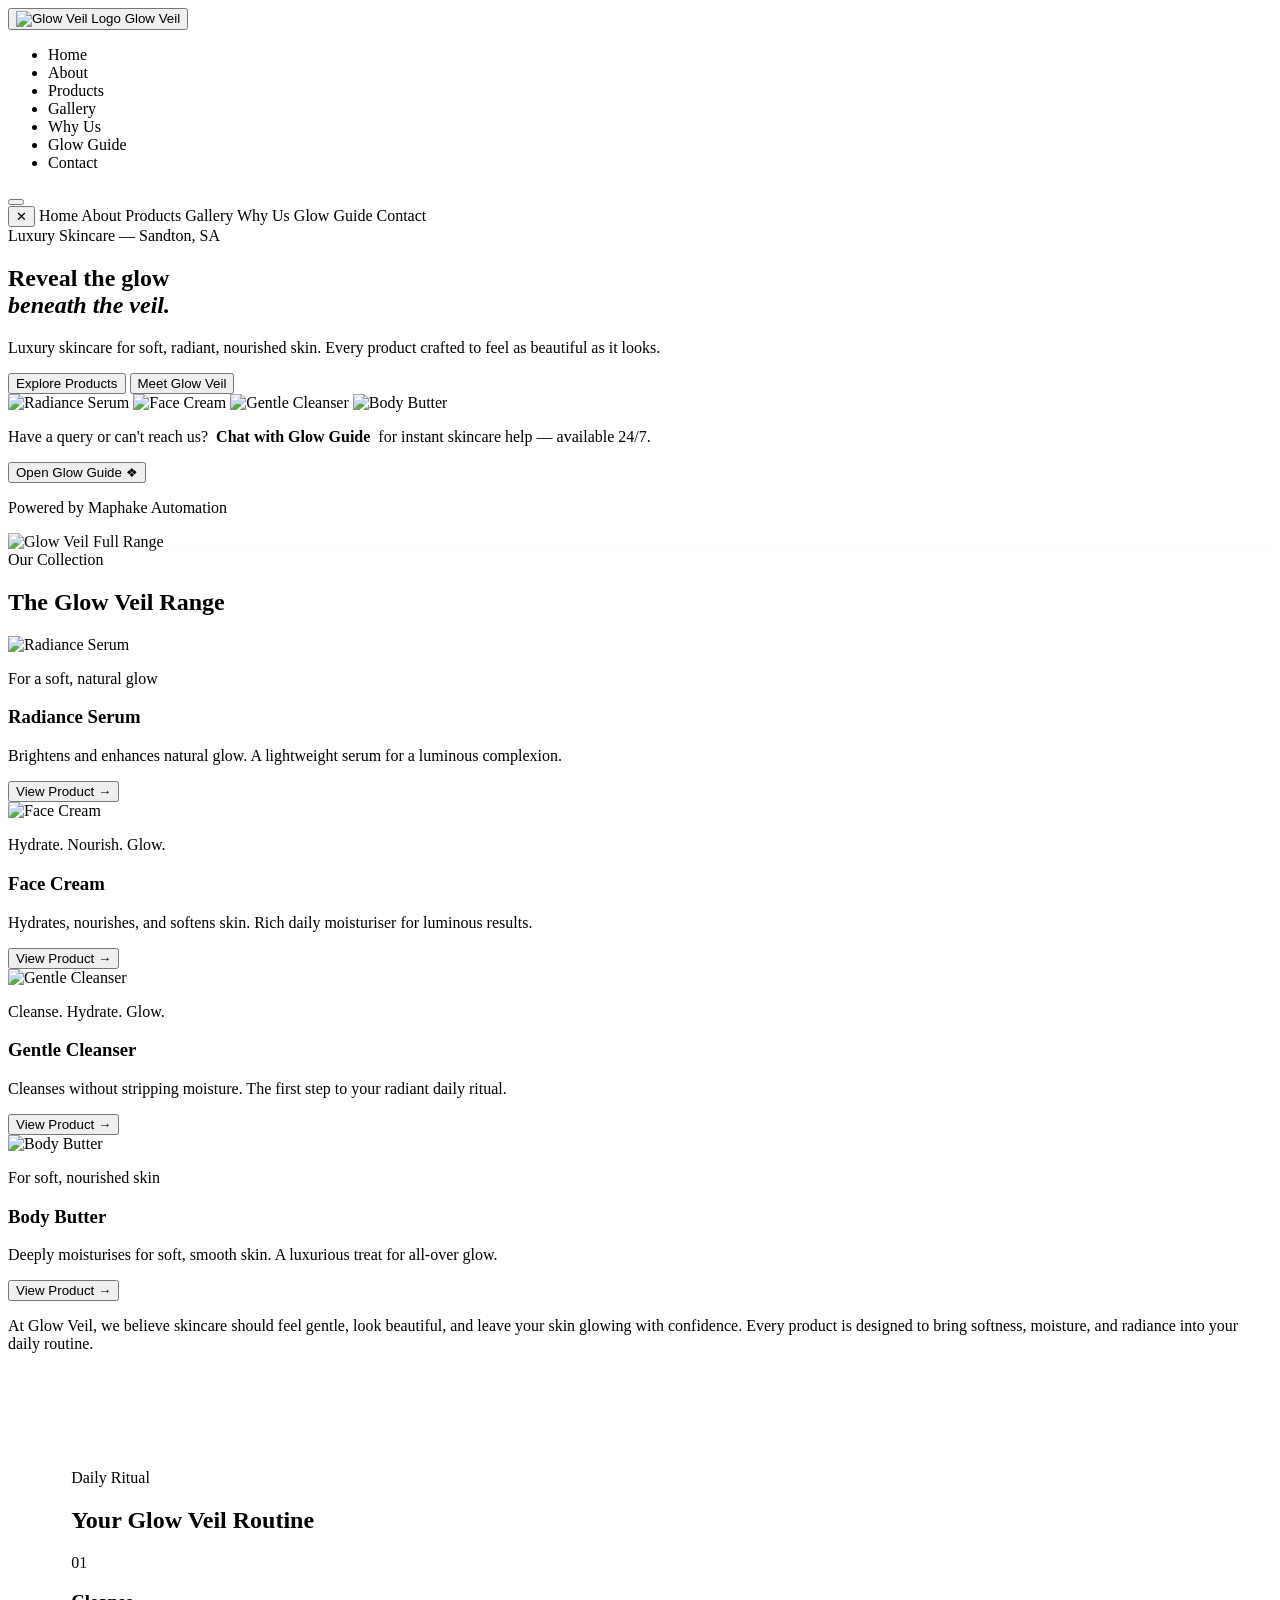
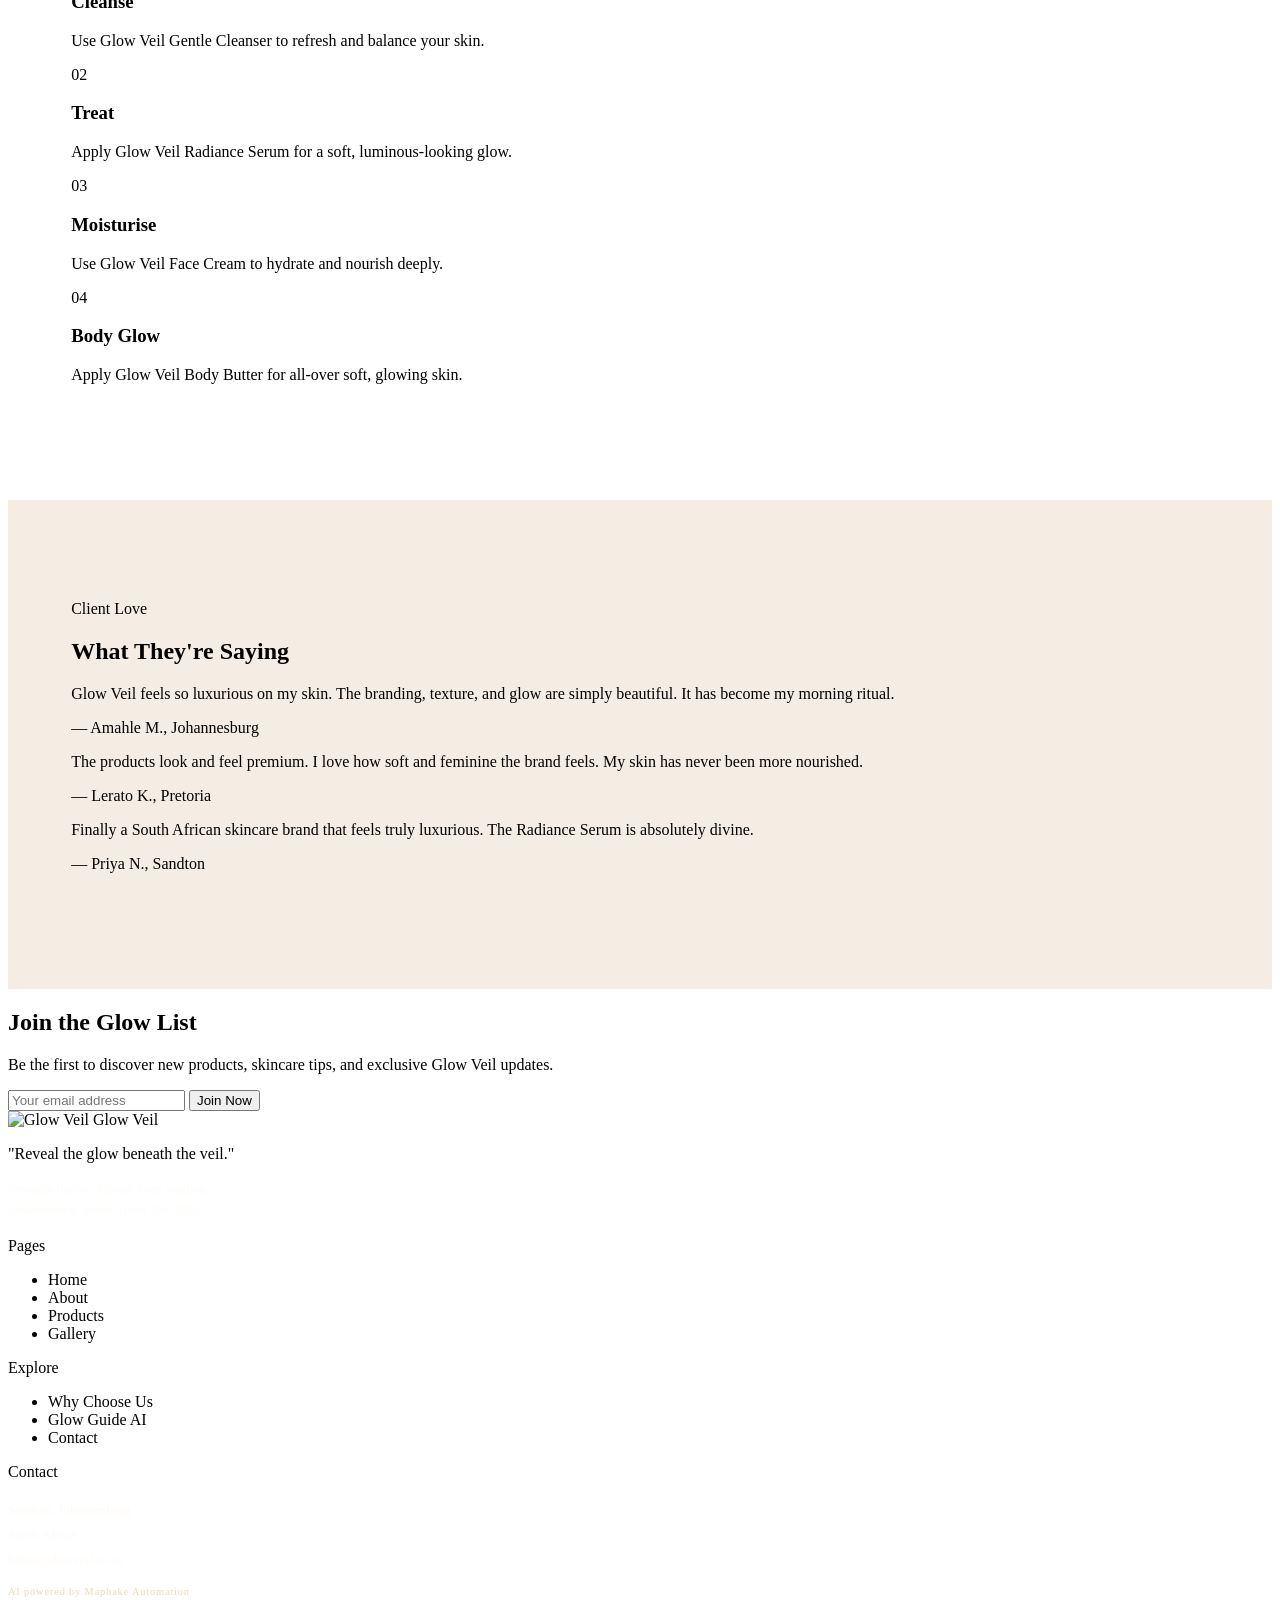
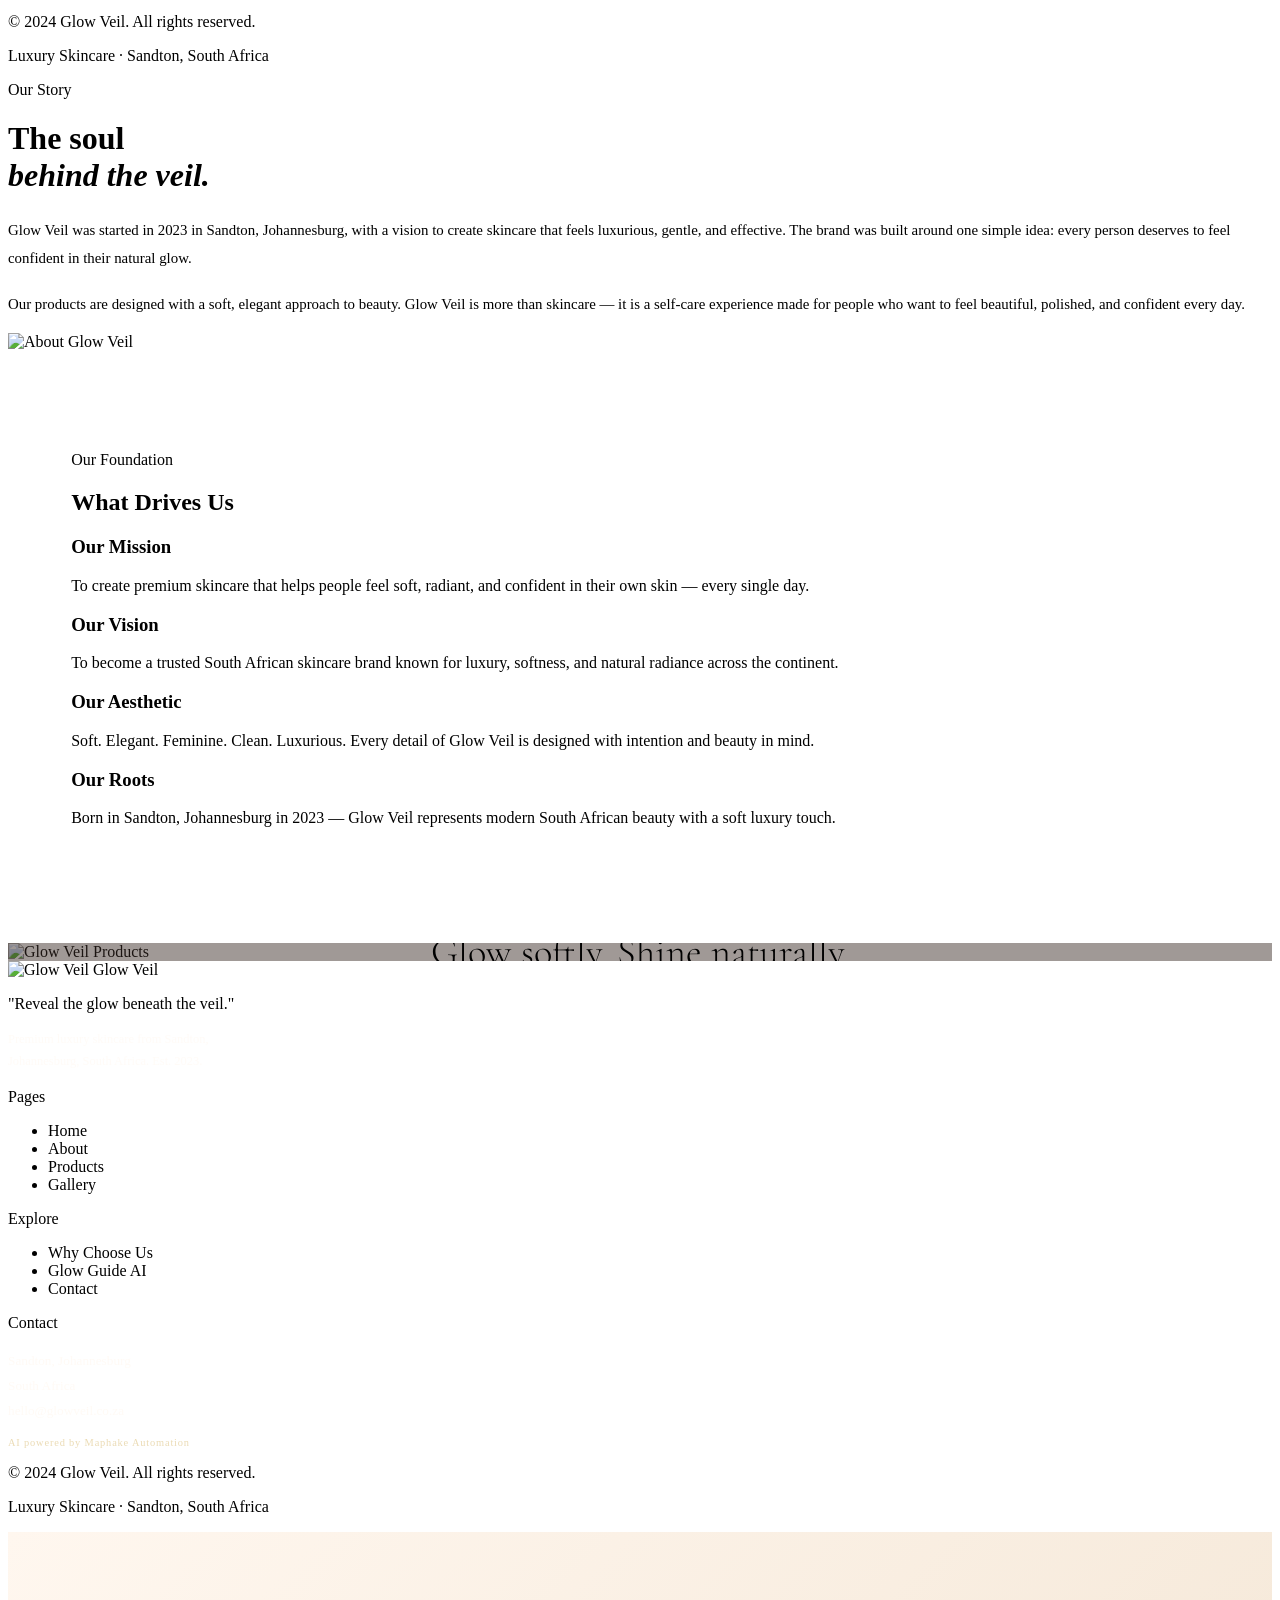
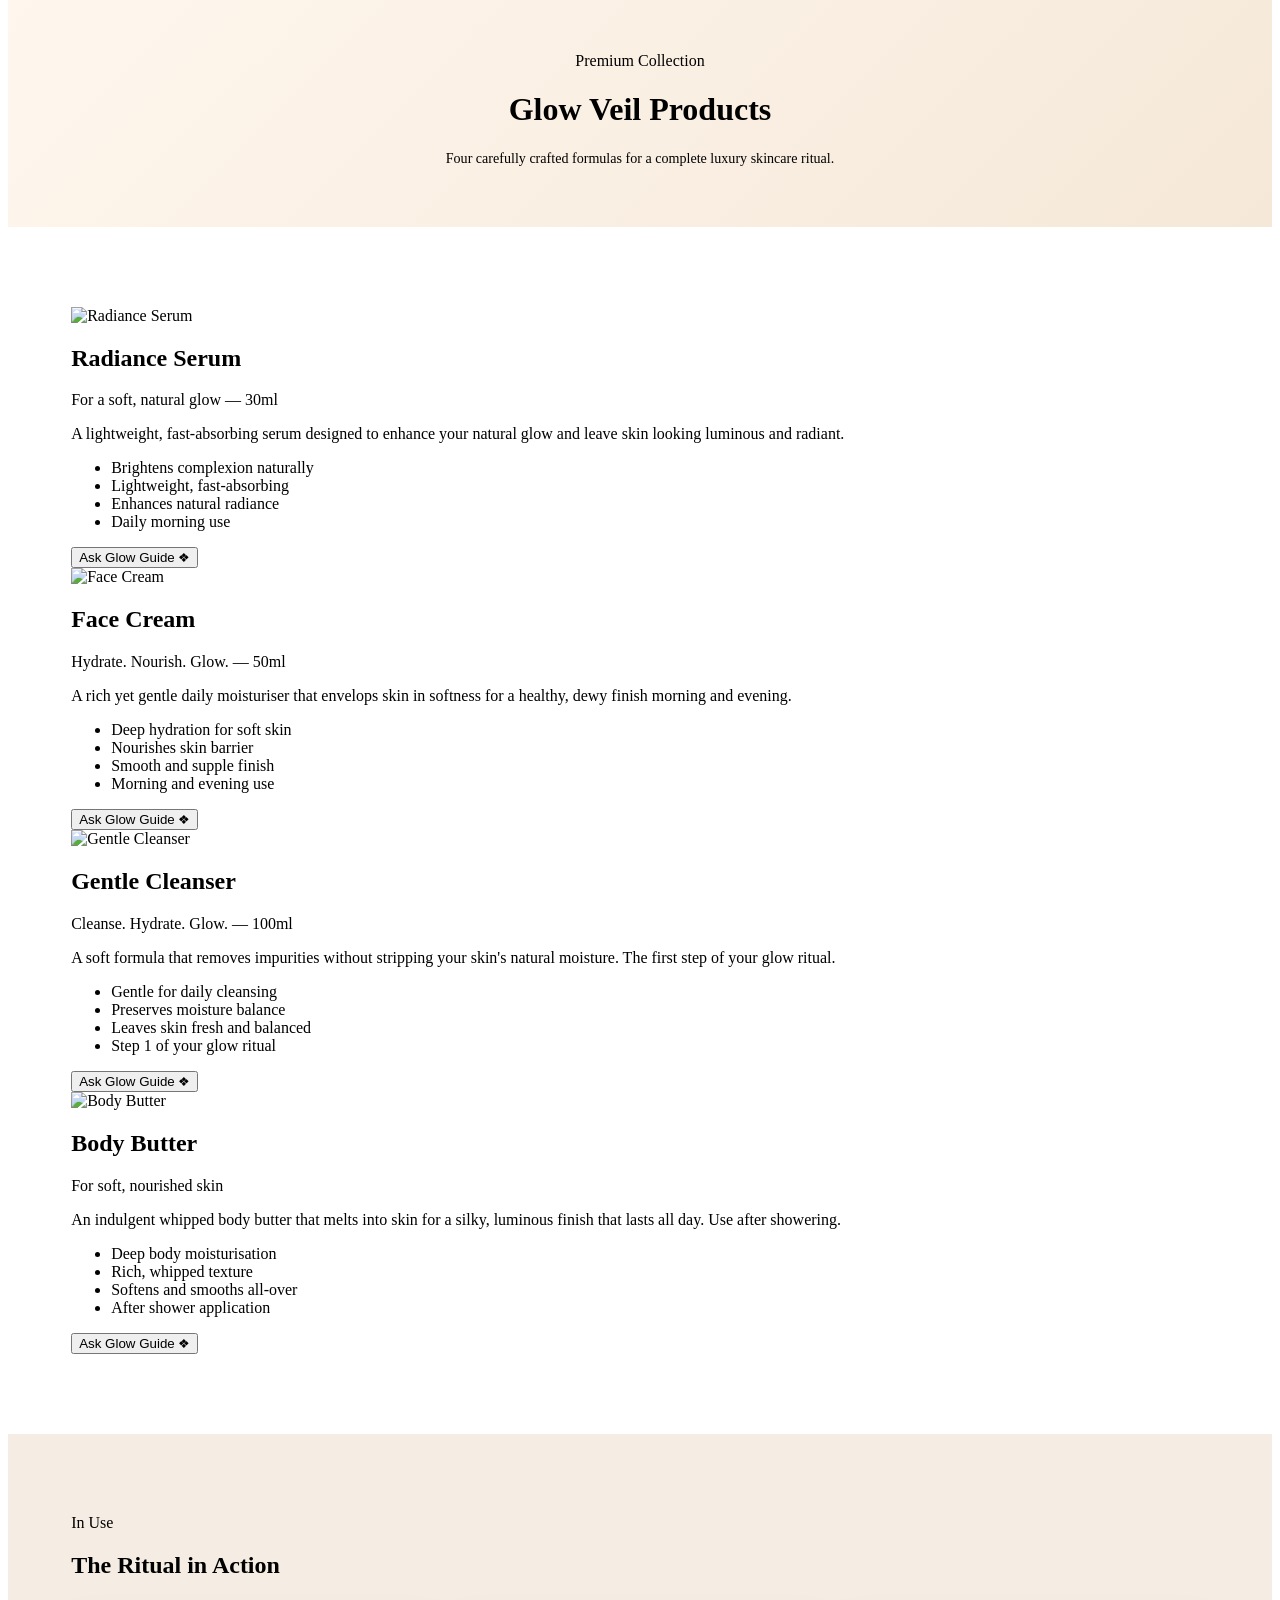
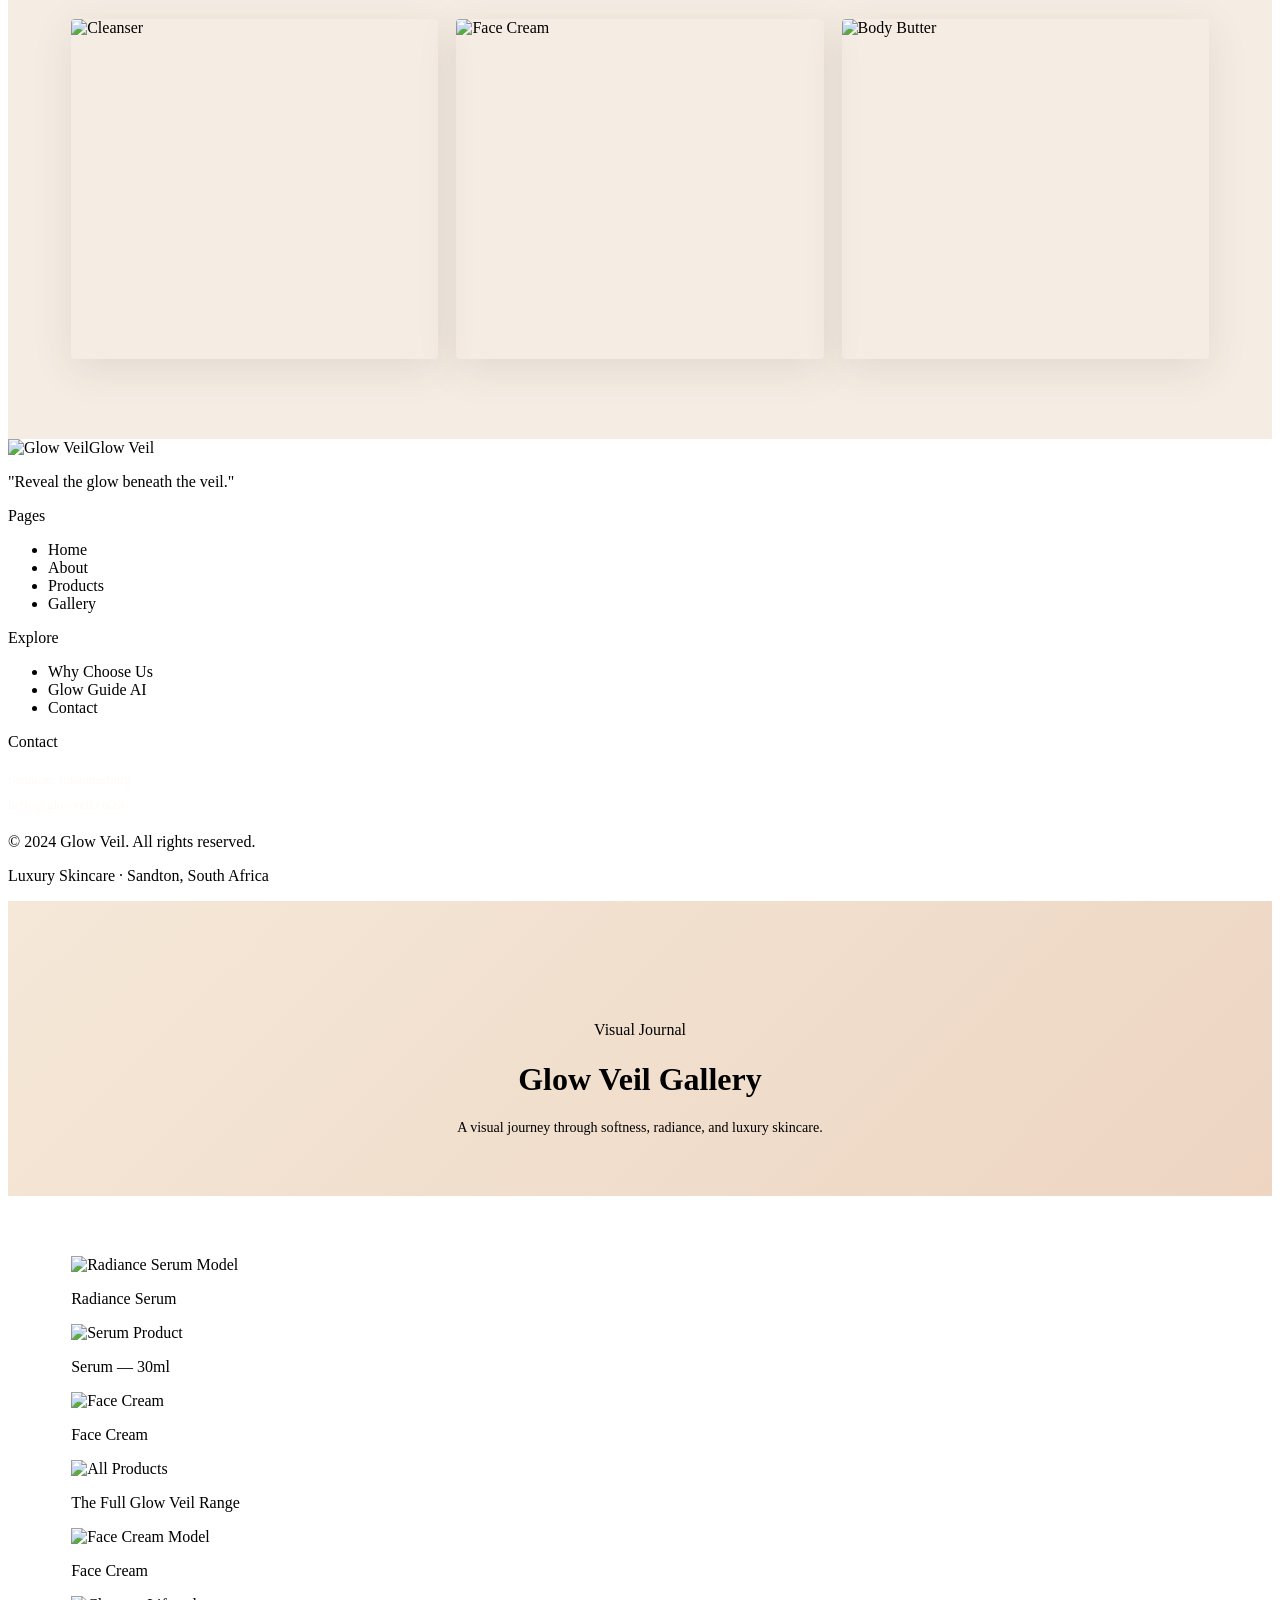
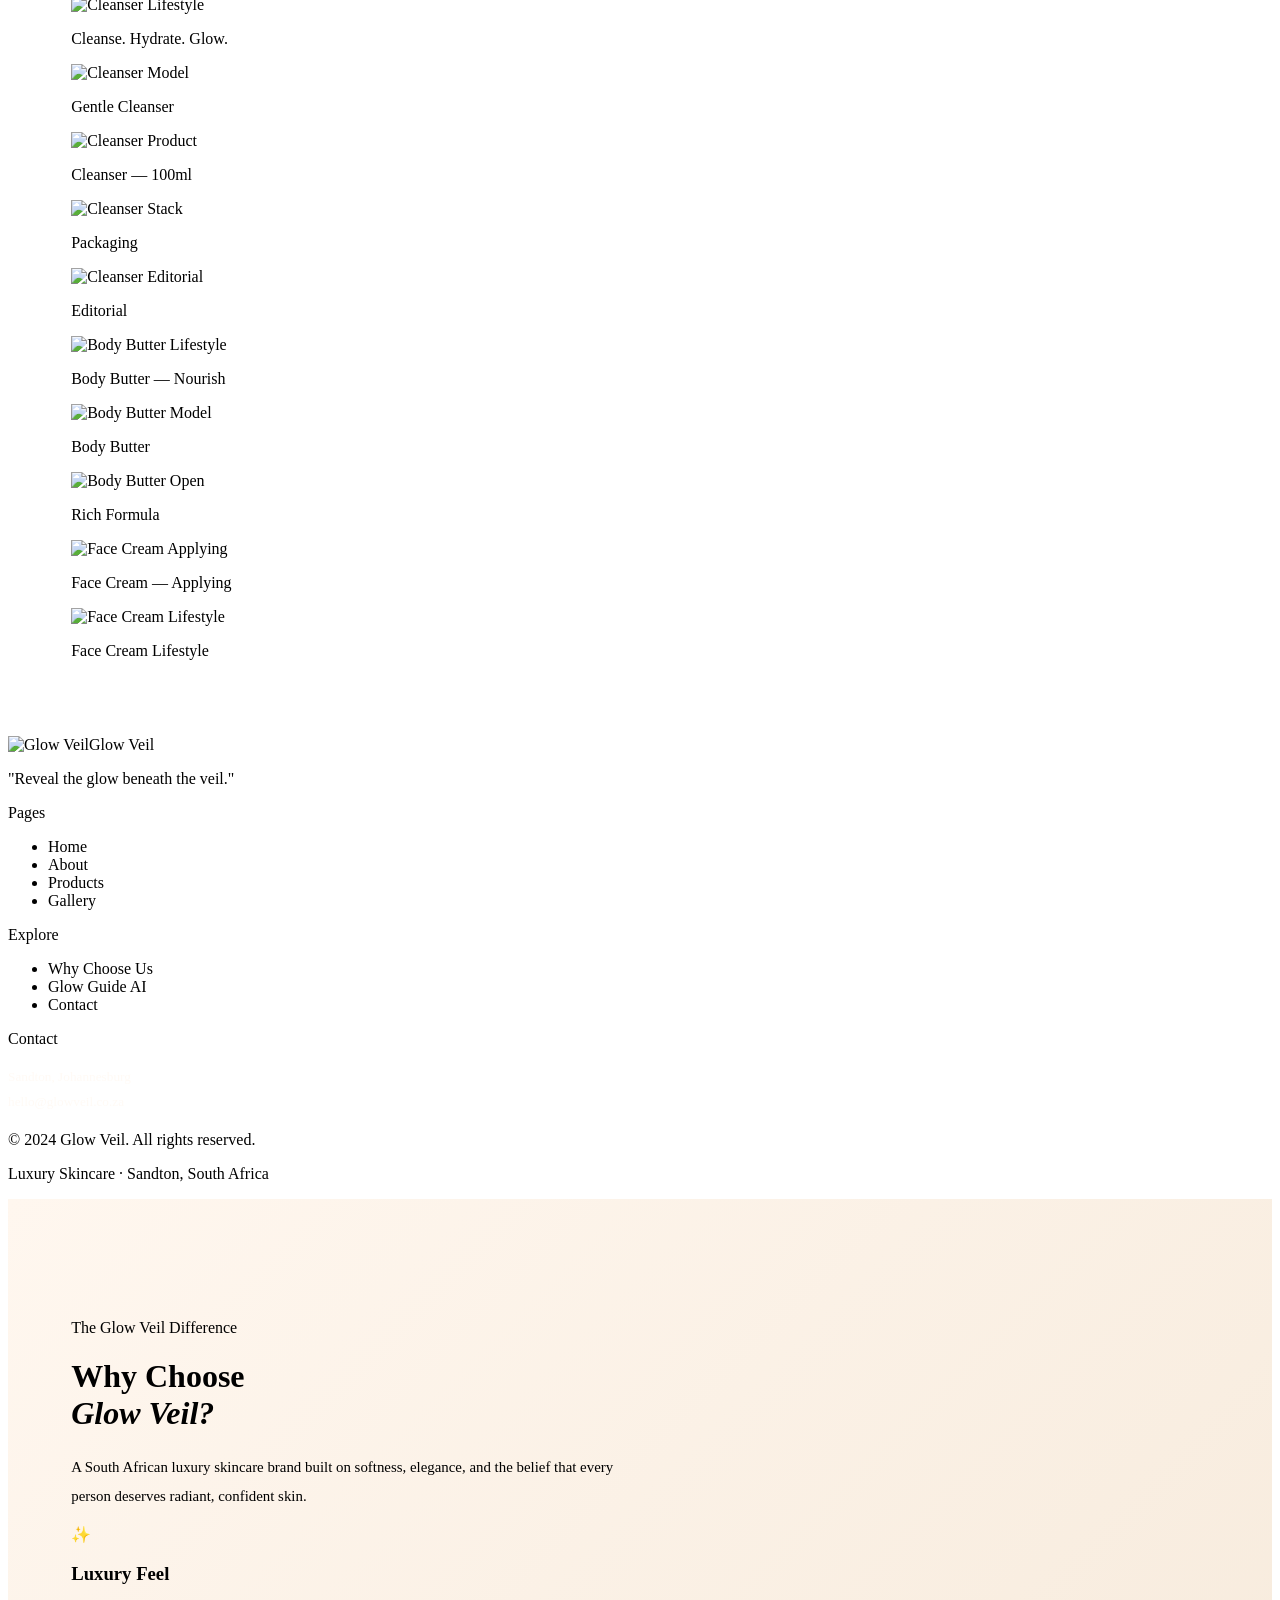
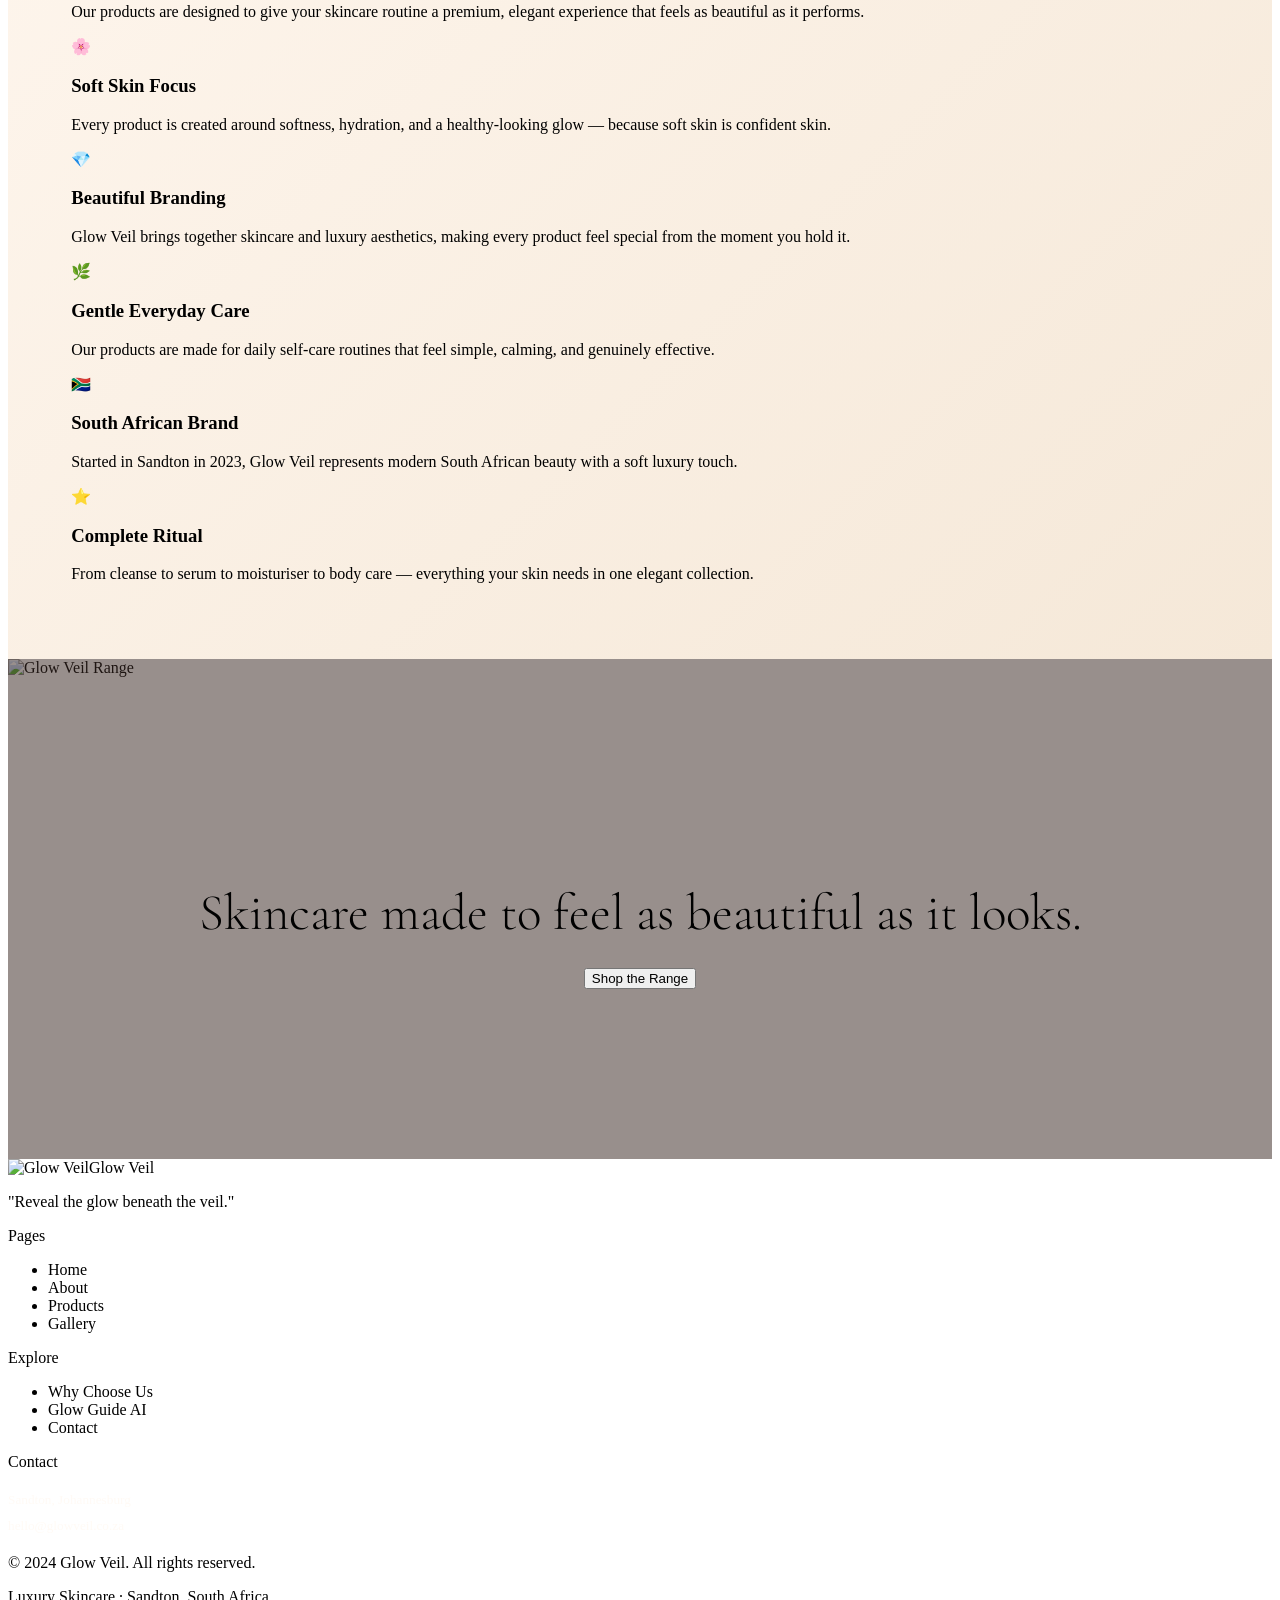
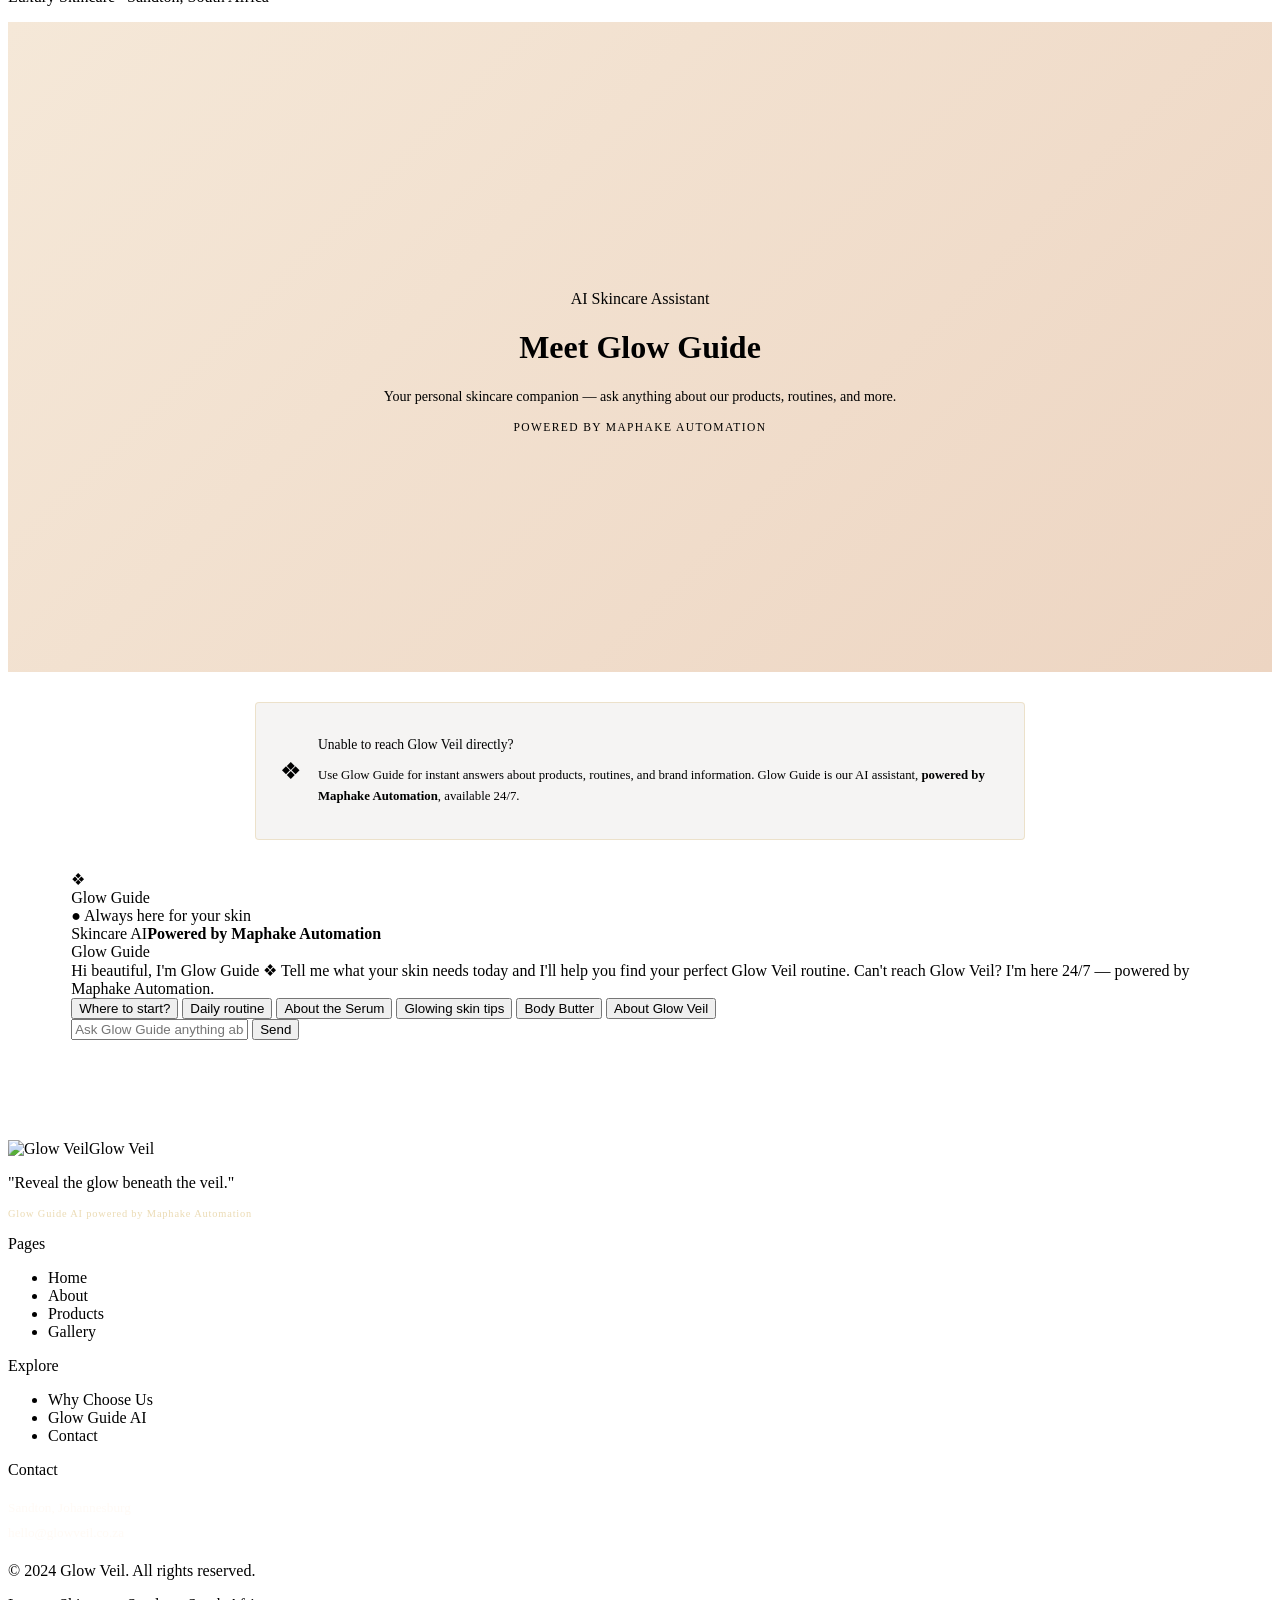
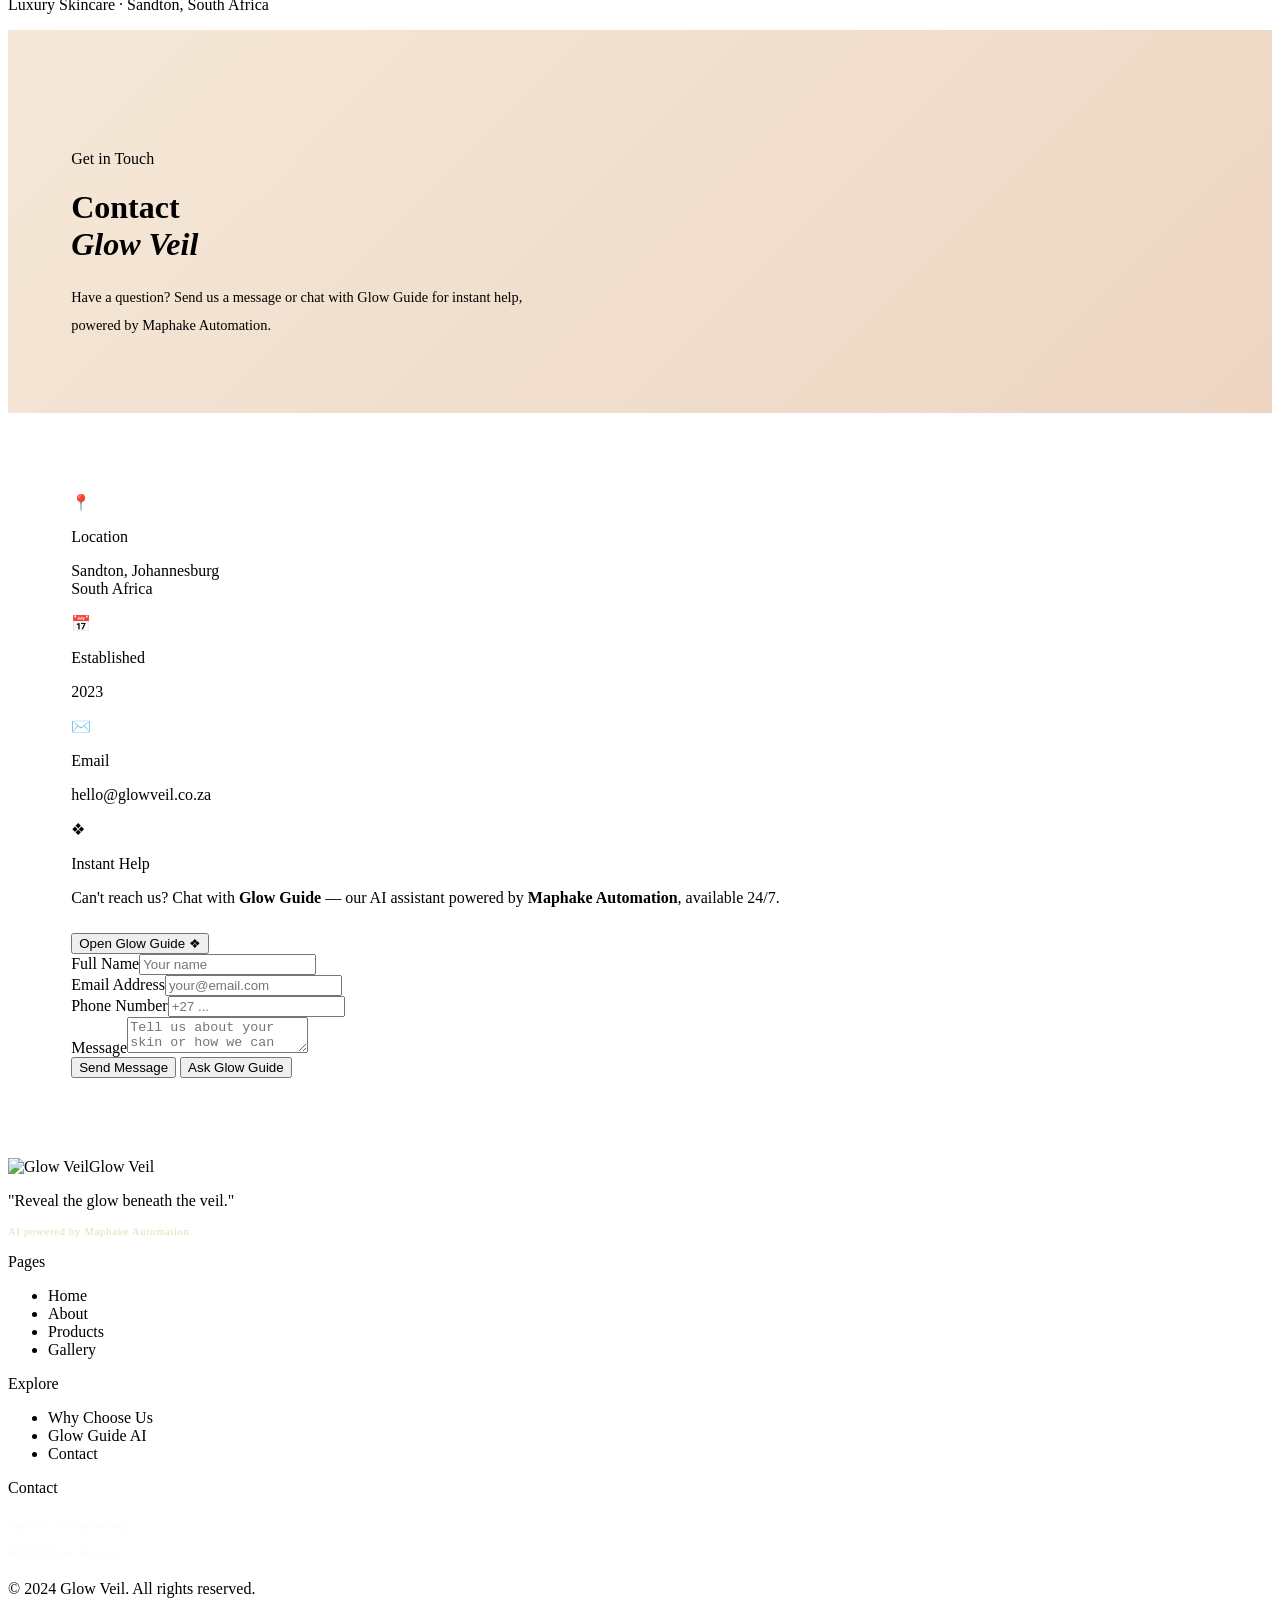
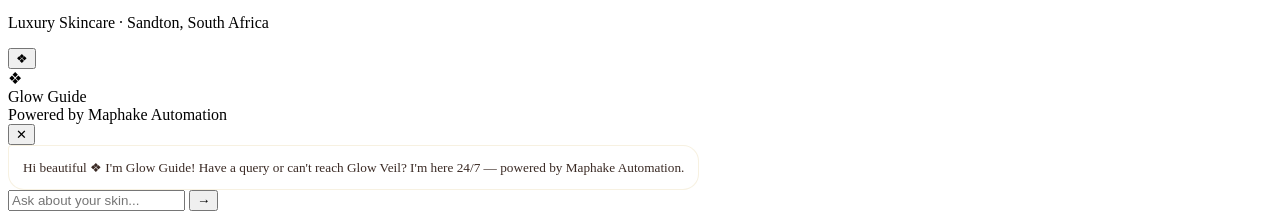
==== index.html @ 0fc69c44 "Add files via upload" ====
<!DOCTYPE html>
<html lang="en">
<head>
  <meta charset="UTF-8">
  <meta name="viewport" content="width=device-width, initial-scale=1.0">
  <meta name="description" content="Glow Veil — Luxury skincare from Sandton, Johannesburg. Reveal the glow beneath the veil.">
  <meta name="theme-color" content="#3A2A24">
  <title>Glow Veil — Luxury Skincare</title>

  <!-- Favicon -->
  <link rel="icon" type="image/png" href="images/logo.png">
  <link rel="apple-touch-icon" href="images/logo.png">

  <!-- Google Fonts -->
  <link rel="preconnect" href="https://fonts.googleapis.com">
  <link rel="preconnect" href="https://fonts.gstatic.com" crossorigin>
  <link href="https://fonts.googleapis.com/css2?family=Cormorant+Garamond:ital,wght@0,300;0,400;0,500;0,600;1,300;1,400&family=Jost:wght@300;400;500&display=swap" rel="stylesheet">

  <!-- Stylesheet -->
  <link rel="stylesheet" href="css/style.css">
</head>
<body>

<!-- =============================================
     PAGE TRANSITION OVERLAY
     ============================================= -->
<div id="page-transition">
  <div class="pt-panel"></div>
  <div class="pt-panel"></div>
  <div class="pt-panel"></div>
  <div class="pt-panel"></div>
  <div class="pt-panel"></div>
</div>

<!-- =============================================
     NAVIGATION
     ============================================= -->
<nav id="navbar">
  <button class="nav-logo" onclick="showPage('home')">
    <img src="images/logo.png" alt="Glow Veil Logo">
    <span class="nav-logo-text">Glow Veil</span>
  </button>

  <ul class="nav-links" id="navLinks">
    <li><a onclick="showPage('home')" id="nav-home">Home</a></li>
    <li><a onclick="showPage('about')" id="nav-about">About</a></li>
    <li><a onclick="showPage('products')" id="nav-products">Products</a></li>
    <li><a onclick="showPage('gallery')" id="nav-gallery">Gallery</a></li>
    <li><a onclick="showPage('why')" id="nav-why">Why Us</a></li>
    <li><a onclick="showPage('ai')" id="nav-ai">Glow Guide</a></li>
    <li><a onclick="showPage('contact')" id="nav-contact">Contact</a></li>
  </ul>

  <button class="hamburger" onclick="toggleMenu()" aria-label="Menu">
    <span></span><span></span><span></span>
  </button>
</nav>

<!-- Mobile Menu -->
<div class="mobile-menu" id="mobileMenu">
  <button class="mobile-close" onclick="toggleMenu()">&#x2715;</button>
  <a onclick="showPage('home'); toggleMenu()">Home</a>
  <a onclick="showPage('about'); toggleMenu()">About</a>
  <a onclick="showPage('products'); toggleMenu()">Products</a>
  <a onclick="showPage('gallery'); toggleMenu()">Gallery</a>
  <a onclick="showPage('why'); toggleMenu()">Why Us</a>
  <a onclick="showPage('ai'); toggleMenu()">Glow Guide</a>
  <a onclick="showPage('contact'); toggleMenu()">Contact</a>
</div>

<!-- =============================================
     HOME PAGE
     ============================================= -->
<div id="page-home" class="page active">

  <!-- HERO -->
  <section class="hero">
    <div class="hero-bg">
      <div class="hero-orb hero-orb-1"></div>
      <div class="hero-orb hero-orb-2"></div>
      <div class="hero-orb hero-orb-3"></div>
    </div>
    <div class="hero-content">
      <div class="hero-text">
        <div class="hero-eyebrow">Luxury Skincare &mdash; Sandton, SA</div>
        <h1 class="hero-title">Reveal the glow<br><em>beneath the veil.</em></h1>
        <p class="hero-sub">Luxury skincare for soft, radiant, nourished skin. Every product crafted to feel as beautiful as it looks.</p>
        <div class="hero-btns">
          <button class="btn-primary" onclick="showPage('products')">Explore Products</button>
          <button class="btn-outline" onclick="showPage('about')">Meet Glow Veil</button>
        </div>
      </div>
      <div class="hero-image-wrap">
        <div class="hero-product-grid">
          <img src="images/serum_product.png" alt="Radiance Serum">
          <img src="images/face_cream_product.png" alt="Face Cream">
          <img src="images/cleanser_product.png" alt="Gentle Cleanser">
          <img src="images/body_butter_product.png" alt="Body Butter">
        </div>
      </div>
    </div>
  </section>

  <!-- AI NOTIFICATION BANNER -->
  <div class="ai-banner">
    <p class="ai-banner-text">
      Have a query or can't reach us? &nbsp;<strong>Chat with Glow Guide</strong>&nbsp; for instant skincare help &mdash; available 24/7.
    </p>
    <button class="ai-banner-btn" onclick="toggleFloatChat()">Open Glow Guide &#x2756;</button>
    <p class="ai-banner-powered">Powered by Maphake Automation</p>
  </div>

  <!-- ALL PRODUCTS BANNER -->
  <div style="position:relative;overflow:hidden;">
    <img src="images/all_products.png" alt="Glow Veil Full Range" style="width:100%;display:block;max-height:580px;object-fit:cover;object-position:center;">
    <div style="position:absolute;inset:0;background:linear-gradient(to bottom,rgba(255,247,239,0.15),transparent,rgba(255,247,239,0.15));"></div>
  </div>

  <!-- FEATURED PRODUCTS -->
  <section class="featured">
    <div class="section-eyebrow center">Our Collection</div>
    <h2 class="section-title center">The Glow Veil Range</h2>
    <div class="gold-line"></div>
    <div class="products-grid">

      <div class="product-card reveal reveal-delay-1" onclick="showPage('products')">
        <div class="product-img-wrap">
          <img src="images/serum_model.png" alt="Radiance Serum" class="product-img">
        </div>
        <div class="product-card-body">
          <p class="product-card-tag">For a soft, natural glow</p>
          <h3 class="product-card-name">Radiance Serum</h3>
          <p class="product-card-desc">Brightens and enhances natural glow. A lightweight serum for a luminous complexion.</p>
          <button class="btn-card">View Product &#x2192;</button>
        </div>
      </div>

      <div class="product-card reveal reveal-delay-2" onclick="showPage('products')">
        <div class="product-img-wrap">
          <img src="images/face_cream_model.png" alt="Face Cream" class="product-img">
        </div>
        <div class="product-card-body">
          <p class="product-card-tag">Hydrate. Nourish. Glow.</p>
          <h3 class="product-card-name">Face Cream</h3>
          <p class="product-card-desc">Hydrates, nourishes, and softens skin. Rich daily moisturiser for luminous results.</p>
          <button class="btn-card">View Product &#x2192;</button>
        </div>
      </div>

      <div class="product-card reveal reveal-delay-3" onclick="showPage('products')">
        <div class="product-img-wrap">
          <img src="images/cleanser_model.png" alt="Gentle Cleanser" class="product-img">
        </div>
        <div class="product-card-body">
          <p class="product-card-tag">Cleanse. Hydrate. Glow.</p>
          <h3 class="product-card-name">Gentle Cleanser</h3>
          <p class="product-card-desc">Cleanses without stripping moisture. The first step to your radiant daily ritual.</p>
          <button class="btn-card">View Product &#x2192;</button>
        </div>
      </div>

      <div class="product-card reveal reveal-delay-4" onclick="showPage('products')">
        <div class="product-img-wrap">
          <img src="images/body_butter_model.png" alt="Body Butter" class="product-img">
        </div>
        <div class="product-card-body">
          <p class="product-card-tag">For soft, nourished skin</p>
          <h3 class="product-card-name">Body Butter</h3>
          <p class="product-card-desc">Deeply moisturises for soft, smooth skin. A luxurious treat for all-over glow.</p>
          <button class="btn-card">View Product &#x2192;</button>
        </div>
      </div>

    </div>
  </section>

  <!-- BRAND PROMISE -->
  <div class="promise">
    <p class="promise-quote reveal">At Glow Veil, we believe skincare should feel gentle, look beautiful, and leave your skin glowing with confidence. Every product is designed to bring softness, moisture, and radiance into your daily routine.</p>
  </div>

  <!-- ROUTINE -->
  <section style="background:var(--cream);padding:100px 5%;">
    <div class="section-eyebrow center">Daily Ritual</div>
    <h2 class="section-title center">Your Glow Veil Routine</h2>
    <div class="gold-line"></div>
    <div class="routine-steps">
      <div class="routine-step reveal reveal-delay-1">
        <div class="step-num">01</div>
        <h3 class="step-title">Cleanse</h3>
        <p class="step-desc">Use Glow Veil Gentle Cleanser to refresh and balance your skin.</p>
      </div>
      <div class="routine-step reveal reveal-delay-2">
        <div class="step-num">02</div>
        <h3 class="step-title">Treat</h3>
        <p class="step-desc">Apply Glow Veil Radiance Serum for a soft, luminous-looking glow.</p>
      </div>
      <div class="routine-step reveal reveal-delay-3">
        <div class="step-num">03</div>
        <h3 class="step-title">Moisturise</h3>
        <p class="step-desc">Use Glow Veil Face Cream to hydrate and nourish deeply.</p>
      </div>
      <div class="routine-step reveal reveal-delay-4">
        <div class="step-num">04</div>
        <h3 class="step-title">Body Glow</h3>
        <p class="step-desc">Apply Glow Veil Body Butter for all-over soft, glowing skin.</p>
      </div>
    </div>
  </section>

  <!-- TESTIMONIALS -->
  <section style="background:#F5EDE3;padding:100px 5%;">
    <div class="section-eyebrow center">Client Love</div>
    <h2 class="section-title center">What They're Saying</h2>
    <div class="gold-line"></div>
    <div class="testi-grid">
      <div class="testi-card reveal reveal-delay-1">
        <p class="testi-text">Glow Veil feels so luxurious on my skin. The branding, texture, and glow are simply beautiful. It has become my morning ritual.</p>
        <p class="testi-author">&mdash; Amahle M., Johannesburg</p>
      </div>
      <div class="testi-card reveal reveal-delay-2">
        <p class="testi-text">The products look and feel premium. I love how soft and feminine the brand feels. My skin has never been more nourished.</p>
        <p class="testi-author">&mdash; Lerato K., Pretoria</p>
      </div>
      <div class="testi-card reveal reveal-delay-3">
        <p class="testi-text">Finally a South African skincare brand that feels truly luxurious. The Radiance Serum is absolutely divine.</p>
        <p class="testi-author">&mdash; Priya N., Sandton</p>
      </div>
    </div>
  </section>

  <!-- NEWSLETTER -->
  <div class="newsletter">
    <h2 class="newsletter-title">Join the Glow List</h2>
    <p class="newsletter-sub">Be the first to discover new products, skincare tips, and exclusive Glow Veil updates.</p>
    <div class="newsletter-form">
      <input class="newsletter-input" id="nlInput" type="email" placeholder="Your email address">
      <button class="newsletter-btn" onclick="subscribeNewsletter()">Join Now</button>
    </div>
  </div>

  <!-- FOOTER -->
  <footer>
    <div class="footer-grid">
      <div>
        <div class="footer-brand-logo">
          <img src="images/logo.png" alt="Glow Veil">
          <span class="footer-brand-name">Glow Veil</span>
        </div>
        <p class="footer-tagline">"Reveal the glow beneath the veil."</p>
        <p style="font-size:0.78rem;font-weight:300;color:rgba(255,247,239,0.5);line-height:1.7;">Premium luxury skincare from Sandton,<br>Johannesburg, South Africa. Est. 2023.</p>
      </div>
      <div>
        <p class="footer-h">Pages</p>
        <ul class="footer-links">
          <li><a onclick="showPage('home')">Home</a></li>
          <li><a onclick="showPage('about')">About</a></li>
          <li><a onclick="showPage('products')">Products</a></li>
          <li><a onclick="showPage('gallery')">Gallery</a></li>
        </ul>
      </div>
      <div>
        <p class="footer-h">Explore</p>
        <ul class="footer-links">
          <li><a onclick="showPage('why')">Why Choose Us</a></li>
          <li><a onclick="showPage('ai')">Glow Guide AI</a></li>
          <li><a onclick="showPage('contact')">Contact</a></li>
        </ul>
      </div>
      <div>
        <p class="footer-h">Contact</p>
        <p style="font-size:0.83rem;font-weight:300;color:rgba(255,247,239,0.6);line-height:1.9;">Sandton, Johannesburg<br>South Africa<br><span class="footer-gold">hello@glowveil.co.za</span></p>
        <p style="font-size:0.65rem;color:rgba(216,183,106,0.5);margin-top:12px;letter-spacing:0.08em;">AI powered by Maphake Automation</p>
      </div>
    </div>
    <div class="footer-bottom">
      <p class="footer-copy">&copy; 2024 Glow Veil. All rights reserved.</p>
      <p class="footer-copy">Luxury Skincare &middot; Sandton, South Africa</p>
    </div>
  </footer>

</div><!-- end page-home -->

<!-- =============================================
     ABOUT PAGE
     ============================================= -->
<div id="page-about" class="page">

  <div class="about-hero">
    <div class="about-hero-orb"></div>
    <div class="about-grid">
      <div>
        <div class="section-eyebrow">Our Story</div>
        <h1 class="section-title">The soul<br><em>behind the veil.</em></h1>
        <div class="gold-line left"></div>
        <p style="font-size:0.93rem;font-weight:300;color:var(--cocoa-light);line-height:1.9;margin-bottom:18px;">Glow Veil was started in 2023 in Sandton, Johannesburg, with a vision to create skincare that feels luxurious, gentle, and effective. The brand was built around one simple idea: every person deserves to feel confident in their natural glow.</p>
        <p style="font-size:0.93rem;font-weight:300;color:var(--cocoa-light);line-height:1.9;">Our products are designed with a soft, elegant approach to beauty. Glow Veil is more than skincare &mdash; it is a self-care experience made for people who want to feel beautiful, polished, and confident every day.</p>
      </div>
      <img src="images/face_cream_applying.png" alt="About Glow Veil" class="about-img">
    </div>
  </div>

  <section style="background:var(--cream);padding:100px 5%;">
    <div class="section-eyebrow center">Our Foundation</div>
    <h2 class="section-title center">What Drives Us</h2>
    <div class="gold-line"></div>
    <div class="about-values">
      <div class="value-card reveal reveal-delay-1">
        <h3 class="value-title">Our Mission</h3>
        <p class="value-desc">To create premium skincare that helps people feel soft, radiant, and confident in their own skin &mdash; every single day.</p>
      </div>
      <div class="value-card reveal reveal-delay-2">
        <h3 class="value-title">Our Vision</h3>
        <p class="value-desc">To become a trusted South African skincare brand known for luxury, softness, and natural radiance across the continent.</p>
      </div>
      <div class="value-card reveal reveal-delay-3">
        <h3 class="value-title">Our Aesthetic</h3>
        <p class="value-desc">Soft. Elegant. Feminine. Clean. Luxurious. Every detail of Glow Veil is designed with intention and beauty in mind.</p>
      </div>
      <div class="value-card reveal reveal-delay-4">
        <h3 class="value-title">Our Roots</h3>
        <p class="value-desc">Born in Sandton, Johannesburg in 2023 &mdash; Glow Veil represents modern South African beauty with a soft luxury touch.</p>
      </div>
    </div>
  </section>

  <div style="position:relative;overflow:hidden;">
    <img src="images/all_products.png" alt="Glow Veil Products" style="width:100%;max-height:500px;object-fit:cover;object-position:center;display:block;">
    <div style="position:absolute;inset:0;background:rgba(58,42,36,0.48);display:flex;align-items:center;justify-content:center;">
      <p style="font-family:'Cormorant Garamond',serif;font-size:clamp(1.5rem,3vw,2.8rem);color:var(--cream);font-weight:300;text-align:center;padding:0 20px;">Glow softly. Shine naturally.</p>
    </div>
  </div>

  <footer>
    <div class="footer-grid">
      <div>
        <div class="footer-brand-logo">
          <img src="images/logo.png" alt="Glow Veil">
          <span class="footer-brand-name">Glow Veil</span>
        </div>
        <p class="footer-tagline">"Reveal the glow beneath the veil."</p>
        <p style="font-size:0.78rem;font-weight:300;color:rgba(255,247,239,0.5);line-height:1.7;">Premium luxury skincare from Sandton,<br>Johannesburg, South Africa. Est. 2023.</p>
      </div>
      <div><p class="footer-h">Pages</p><ul class="footer-links"><li><a onclick="showPage('home')">Home</a></li><li><a onclick="showPage('about')">About</a></li><li><a onclick="showPage('products')">Products</a></li><li><a onclick="showPage('gallery')">Gallery</a></li></ul></div>
      <div><p class="footer-h">Explore</p><ul class="footer-links"><li><a onclick="showPage('why')">Why Choose Us</a></li><li><a onclick="showPage('ai')">Glow Guide AI</a></li><li><a onclick="showPage('contact')">Contact</a></li></ul></div>
      <div><p class="footer-h">Contact</p><p style="font-size:0.83rem;font-weight:300;color:rgba(255,247,239,0.6);line-height:1.9;">Sandton, Johannesburg<br>South Africa<br><span class="footer-gold">hello@glowveil.co.za</span></p><p style="font-size:0.65rem;color:rgba(216,183,106,0.5);margin-top:12px;letter-spacing:0.08em;">AI powered by Maphake Automation</p></div>
    </div>
    <div class="footer-bottom">
      <p class="footer-copy">&copy; 2024 Glow Veil. All rights reserved.</p>
      <p class="footer-copy">Luxury Skincare &middot; Sandton, South Africa</p>
    </div>
  </footer>

</div><!-- end page-about -->

<!-- =============================================
     PRODUCTS PAGE
     ============================================= -->
<div id="page-products" class="page">

  <div style="background:linear-gradient(135deg,#FFF7EF,#F5E8D8);padding:120px 5% 60px;text-align:center;">
    <div class="section-eyebrow center">Premium Collection</div>
    <h1 class="section-title center">Glow Veil Products</h1>
    <div class="gold-line"></div>
    <p style="text-align:center;font-size:0.88rem;font-weight:300;color:var(--cocoa-light);max-width:500px;margin:0 auto;">Four carefully crafted formulas for a complete luxury skincare ritual.</p>
  </div>

  <section style="background:var(--cream);padding:80px 5%;">
    <div class="full-products-grid">

      <div class="full-product-card reveal">
        <img src="images/serum_model.png" alt="Radiance Serum" class="full-product-img">
        <div class="full-product-body">
          <h2 class="full-product-name">Radiance Serum</h2>
          <p class="full-product-tagline">For a soft, natural glow &mdash; 30ml</p>
          <p class="full-product-desc">A lightweight, fast-absorbing serum designed to enhance your natural glow and leave skin looking luminous and radiant.</p>
          <ul class="benefits-list">
            <li>Brightens complexion naturally</li>
            <li>Lightweight, fast-absorbing</li>
            <li>Enhances natural radiance</li>
            <li>Daily morning use</li>
          </ul>
          <button class="btn-primary" onclick="showPage('ai')">Ask Glow Guide &#x2756;</button>
        </div>
      </div>

      <div class="full-product-card reveal">
        <img src="images/face_cream_model.png" alt="Face Cream" class="full-product-img">
        <div class="full-product-body">
          <h2 class="full-product-name">Face Cream</h2>
          <p class="full-product-tagline">Hydrate. Nourish. Glow. &mdash; 50ml</p>
          <p class="full-product-desc">A rich yet gentle daily moisturiser that envelops skin in softness for a healthy, dewy finish morning and evening.</p>
          <ul class="benefits-list">
            <li>Deep hydration for soft skin</li>
            <li>Nourishes skin barrier</li>
            <li>Smooth and supple finish</li>
            <li>Morning and evening use</li>
          </ul>
          <button class="btn-primary" onclick="showPage('ai')">Ask Glow Guide &#x2756;</button>
        </div>
      </div>

      <div class="full-product-card reveal">
        <img src="images/cleanser_model.png" alt="Gentle Cleanser" class="full-product-img">
        <div class="full-product-body">
          <h2 class="full-product-name">Gentle Cleanser</h2>
          <p class="full-product-tagline">Cleanse. Hydrate. Glow. &mdash; 100ml</p>
          <p class="full-product-desc">A soft formula that removes impurities without stripping your skin's natural moisture. The first step of your glow ritual.</p>
          <ul class="benefits-list">
            <li>Gentle for daily cleansing</li>
            <li>Preserves moisture balance</li>
            <li>Leaves skin fresh and balanced</li>
            <li>Step 1 of your glow ritual</li>
          </ul>
          <button class="btn-primary" onclick="showPage('ai')">Ask Glow Guide &#x2756;</button>
        </div>
      </div>

      <div class="full-product-card reveal">
        <img src="images/body_butter_model.png" alt="Body Butter" class="full-product-img">
        <div class="full-product-body">
          <h2 class="full-product-name">Body Butter</h2>
          <p class="full-product-tagline">For soft, nourished skin</p>
          <p class="full-product-desc">An indulgent whipped body butter that melts into skin for a silky, luminous finish that lasts all day. Use after showering.</p>
          <ul class="benefits-list">
            <li>Deep body moisturisation</li>
            <li>Rich, whipped texture</li>
            <li>Softens and smooths all-over</li>
            <li>After shower application</li>
          </ul>
          <button class="btn-primary" onclick="showPage('ai')">Ask Glow Guide &#x2756;</button>
        </div>
      </div>

    </div>
  </section>

  <section style="background:#F5EDE3;padding:80px 5%;">
    <div class="section-eyebrow center">In Use</div>
    <h2 class="section-title center">The Ritual in Action</h2>
    <div class="gold-line"></div>
    <div style="display:grid;grid-template-columns:repeat(3,1fr);gap:18px;margin-top:40px;" class="lifestyle-grid">
      <img src="images/cleanser_lifestyle.png" alt="Cleanser" style="width:100%;height:340px;object-fit:cover;object-position:center top;border-radius:4px;box-shadow:0 10px 40px rgba(58,42,36,0.1);transition:transform 0.3s;" onmouseover="this.style.transform='scale(1.02)'" onmouseout="this.style.transform='scale(1)'">
      <img src="images/face_cream_lifestyle.png" alt="Face Cream" style="width:100%;height:340px;object-fit:cover;object-position:center top;border-radius:4px;box-shadow:0 10px 40px rgba(58,42,36,0.1);transition:transform 0.3s;" onmouseover="this.style.transform='scale(1.02)'" onmouseout="this.style.transform='scale(1)'">
      <img src="images/body_butter_lifestyle.png" alt="Body Butter" style="width:100%;height:340px;object-fit:cover;object-position:center top;border-radius:4px;box-shadow:0 10px 40px rgba(58,42,36,0.1);transition:transform 0.3s;" onmouseover="this.style.transform='scale(1.02)'" onmouseout="this.style.transform='scale(1)'">
    </div>
  </section>

  <footer>
    <div class="footer-grid">
      <div><div class="footer-brand-logo"><img src="images/logo.png" alt="Glow Veil"><span class="footer-brand-name">Glow Veil</span></div><p class="footer-tagline">"Reveal the glow beneath the veil."</p></div>
      <div><p class="footer-h">Pages</p><ul class="footer-links"><li><a onclick="showPage('home')">Home</a></li><li><a onclick="showPage('about')">About</a></li><li><a onclick="showPage('products')">Products</a></li><li><a onclick="showPage('gallery')">Gallery</a></li></ul></div>
      <div><p class="footer-h">Explore</p><ul class="footer-links"><li><a onclick="showPage('why')">Why Choose Us</a></li><li><a onclick="showPage('ai')">Glow Guide AI</a></li><li><a onclick="showPage('contact')">Contact</a></li></ul></div>
      <div><p class="footer-h">Contact</p><p style="font-size:0.83rem;font-weight:300;color:rgba(255,247,239,0.6);line-height:1.9;">Sandton, Johannesburg<br><span class="footer-gold">hello@glowveil.co.za</span></p></div>
    </div>
    <div class="footer-bottom"><p class="footer-copy">&copy; 2024 Glow Veil. All rights reserved.</p><p class="footer-copy">Luxury Skincare &middot; Sandton, South Africa</p></div>
  </footer>

</div><!-- end page-products -->

<!-- =============================================
     GALLERY PAGE
     ============================================= -->
<div id="page-gallery" class="page">

  <div style="background:linear-gradient(135deg,#F5E8D8,#EDD5C2);padding:120px 5% 60px;text-align:center;">
    <div class="section-eyebrow center">Visual Journal</div>
    <h1 class="section-title center">Glow Veil Gallery</h1>
    <div class="gold-line"></div>
    <p style="text-align:center;font-size:0.88rem;font-weight:300;color:var(--cocoa-light);max-width:500px;margin:0 auto;">A visual journey through softness, radiance, and luxury skincare.</p>
  </div>

  <section style="background:var(--cream);padding:60px 5%;">
    <div class="gallery-grid">
      <div class="gallery-item tall"><img src="images/serum_model.png" alt="Radiance Serum Model" class="gallery-img" style="object-position:center top;"><div class="gallery-overlay"><p class="gallery-label">Radiance Serum</p></div></div>
      <div class="gallery-item"><img src="images/serum_product.png" alt="Serum Product" class="gallery-img"><div class="gallery-overlay"><p class="gallery-label">Serum &mdash; 30ml</p></div></div>
      <div class="gallery-item"><img src="images/face_cream_product.png" alt="Face Cream" class="gallery-img"><div class="gallery-overlay"><p class="gallery-label">Face Cream</p></div></div>
      <div class="gallery-item wide"><img src="images/all_products.png" alt="All Products" class="gallery-img"><div class="gallery-overlay"><p class="gallery-label">The Full Glow Veil Range</p></div></div>
      <div class="gallery-item"><img src="images/face_cream_model.png" alt="Face Cream Model" class="gallery-img" style="object-position:center top;"><div class="gallery-overlay"><p class="gallery-label">Face Cream</p></div></div>
      <div class="gallery-item tall"><img src="images/cleanser_lifestyle.png" alt="Cleanser Lifestyle" class="gallery-img" style="object-position:center top;"><div class="gallery-overlay"><p class="gallery-label">Cleanse. Hydrate. Glow.</p></div></div>
      <div class="gallery-item"><img src="images/cleanser_model.png" alt="Cleanser Model" class="gallery-img" style="object-position:center top;"><div class="gallery-overlay"><p class="gallery-label">Gentle Cleanser</p></div></div>
      <div class="gallery-item"><img src="images/cleanser_product.png" alt="Cleanser Product" class="gallery-img"><div class="gallery-overlay"><p class="gallery-label">Cleanser &mdash; 100ml</p></div></div>
      <div class="gallery-item"><img src="images/cleanser_stack.png" alt="Cleanser Stack" class="gallery-img"><div class="gallery-overlay"><p class="gallery-label">Packaging</p></div></div>
      <div class="gallery-item"><img src="images/cleanser_editorial.png" alt="Cleanser Editorial" class="gallery-img"><div class="gallery-overlay"><p class="gallery-label">Editorial</p></div></div>
      <div class="gallery-item wide"><img src="images/body_butter_lifestyle.png" alt="Body Butter Lifestyle" class="gallery-img" style="object-position:center top;"><div class="gallery-overlay"><p class="gallery-label">Body Butter &mdash; Nourish</p></div></div>
      <div class="gallery-item"><img src="images/body_butter_model.png" alt="Body Butter Model" class="gallery-img" style="object-position:center top;"><div class="gallery-overlay"><p class="gallery-label">Body Butter</p></div></div>
      <div class="gallery-item"><img src="images/body_butter_open.png" alt="Body Butter Open" class="gallery-img"><div class="gallery-overlay"><p class="gallery-label">Rich Formula</p></div></div>
      <div class="gallery-item"><img src="images/face_cream_applying.png" alt="Face Cream Applying" class="gallery-img" style="object-position:center top;"><div class="gallery-overlay"><p class="gallery-label">Face Cream &mdash; Applying</p></div></div>
      <div class="gallery-item"><img src="images/face_cream_lifestyle.png" alt="Face Cream Lifestyle" class="gallery-img" style="object-position:center top;"><div class="gallery-overlay"><p class="gallery-label">Face Cream Lifestyle</p></div></div>
    </div>
  </section>

  <footer>
    <div class="footer-grid">
      <div><div class="footer-brand-logo"><img src="images/logo.png" alt="Glow Veil"><span class="footer-brand-name">Glow Veil</span></div><p class="footer-tagline">"Reveal the glow beneath the veil."</p></div>
      <div><p class="footer-h">Pages</p><ul class="footer-links"><li><a onclick="showPage('home')">Home</a></li><li><a onclick="showPage('about')">About</a></li><li><a onclick="showPage('products')">Products</a></li><li><a onclick="showPage('gallery')">Gallery</a></li></ul></div>
      <div><p class="footer-h">Explore</p><ul class="footer-links"><li><a onclick="showPage('why')">Why Choose Us</a></li><li><a onclick="showPage('ai')">Glow Guide AI</a></li><li><a onclick="showPage('contact')">Contact</a></li></ul></div>
      <div><p class="footer-h">Contact</p><p style="font-size:0.83rem;font-weight:300;color:rgba(255,247,239,0.6);line-height:1.9;">Sandton, Johannesburg<br><span class="footer-gold">hello@glowveil.co.za</span></p></div>
    </div>
    <div class="footer-bottom"><p class="footer-copy">&copy; 2024 Glow Veil. All rights reserved.</p><p class="footer-copy">Luxury Skincare &middot; Sandton, South Africa</p></div>
  </footer>

</div><!-- end page-gallery -->

<!-- =============================================
     WHY CHOOSE US PAGE
     ============================================= -->
<div id="page-why" class="page">

  <div style="background:linear-gradient(135deg,#FFF7EF,#F5E8D8);padding:120px 5% 60px;">
    <div class="section-eyebrow">The Glow Veil Difference</div>
    <h1 class="section-title">Why Choose<br><em>Glow Veil?</em></h1>
    <div class="gold-line left"></div>
    <p style="font-size:0.93rem;font-weight:300;color:var(--cocoa-light);max-width:560px;line-height:1.9;">A South African luxury skincare brand built on softness, elegance, and the belief that every person deserves radiant, confident skin.</p>
    <div class="why-grid">
      <div class="why-card reveal reveal-delay-1"><div class="why-icon">&#x2728;</div><h3 class="why-card-title">Luxury Feel</h3><p class="why-card-desc">Our products are designed to give your skincare routine a premium, elegant experience that feels as beautiful as it performs.</p></div>
      <div class="why-card reveal reveal-delay-2"><div class="why-icon">&#x1F338;</div><h3 class="why-card-title">Soft Skin Focus</h3><p class="why-card-desc">Every product is created around softness, hydration, and a healthy-looking glow &mdash; because soft skin is confident skin.</p></div>
      <div class="why-card reveal reveal-delay-3"><div class="why-icon">&#x1F48E;</div><h3 class="why-card-title">Beautiful Branding</h3><p class="why-card-desc">Glow Veil brings together skincare and luxury aesthetics, making every product feel special from the moment you hold it.</p></div>
      <div class="why-card reveal reveal-delay-1"><div class="why-icon">&#x1F33F;</div><h3 class="why-card-title">Gentle Everyday Care</h3><p class="why-card-desc">Our products are made for daily self-care routines that feel simple, calming, and genuinely effective.</p></div>
      <div class="why-card reveal reveal-delay-2"><div class="why-icon">&#x1F1FF;&#x1F1E6;</div><h3 class="why-card-title">South African Brand</h3><p class="why-card-desc">Started in Sandton in 2023, Glow Veil represents modern South African beauty with a soft luxury touch.</p></div>
      <div class="why-card reveal reveal-delay-3"><div class="why-icon">&#x2B50;</div><h3 class="why-card-title">Complete Ritual</h3><p class="why-card-desc">From cleanse to serum to moisturiser to body care &mdash; everything your skin needs in one elegant collection.</p></div>
    </div>
  </div>

  <div style="position:relative;">
    <img src="images/all_products.png" alt="Glow Veil Range" style="width:100%;height:500px;object-fit:cover;display:block;">
    <div style="position:absolute;inset:0;background:rgba(58,42,36,0.52);display:flex;align-items:center;justify-content:center;">
      <div style="text-align:center;">
        <p style="font-family:'Cormorant Garamond',serif;font-size:clamp(1.8rem,4vw,3.5rem);color:var(--cream);font-weight:300;margin-bottom:24px;padding:0 20px;">Skincare made to feel as beautiful as it looks.</p>
        <button class="btn-primary" onclick="showPage('products')">Shop the Range</button>
      </div>
    </div>
  </div>

  <footer>
    <div class="footer-grid">
      <div><div class="footer-brand-logo"><img src="images/logo.png" alt="Glow Veil"><span class="footer-brand-name">Glow Veil</span></div><p class="footer-tagline">"Reveal the glow beneath the veil."</p></div>
      <div><p class="footer-h">Pages</p><ul class="footer-links"><li><a onclick="showPage('home')">Home</a></li><li><a onclick="showPage('about')">About</a></li><li><a onclick="showPage('products')">Products</a></li><li><a onclick="showPage('gallery')">Gallery</a></li></ul></div>
      <div><p class="footer-h">Explore</p><ul class="footer-links"><li><a onclick="showPage('why')">Why Choose Us</a></li><li><a onclick="showPage('ai')">Glow Guide AI</a></li><li><a onclick="showPage('contact')">Contact</a></li></ul></div>
      <div><p class="footer-h">Contact</p><p style="font-size:0.83rem;font-weight:300;color:rgba(255,247,239,0.6);line-height:1.9;">Sandton, Johannesburg<br><span class="footer-gold">hello@glowveil.co.za</span></p></div>
    </div>
    <div class="footer-bottom"><p class="footer-copy">&copy; 2024 Glow Veil. All rights reserved.</p><p class="footer-copy">Luxury Skincare &middot; Sandton, South Africa</p></div>
  </footer>

</div><!-- end page-why -->

<!-- =============================================
     AI GLOW GUIDE PAGE
     ============================================= -->
<div id="page-ai" class="page">

  <div style="min-height:50vh;display:flex;align-items:center;justify-content:center;background:linear-gradient(135deg,#F5E8D8,#EDD5C2);padding:120px 5% 80px;text-align:center;">
    <div>
      <div class="section-eyebrow center">AI Skincare Assistant</div>
      <h1 class="section-title center">Meet Glow Guide</h1>
      <div class="gold-line"></div>
      <p style="text-align:center;font-size:0.88rem;font-weight:300;color:var(--cocoa-light);max-width:520px;margin:0 auto 16px;">Your personal skincare companion &mdash; ask anything about our products, routines, and more.</p>
      <p style="text-align:center;font-size:0.72rem;letter-spacing:0.12em;text-transform:uppercase;color:var(--gold-dark);font-weight:400;">Powered by Maphake Automation</p>
    </div>
  </div>

  <!-- AI NOTIFICATION -->
  <div style="background:rgba(58,42,36,0.05);border:1px solid rgba(216,183,106,0.3);border-radius:4px;padding:20px 24px;max-width:720px;margin:0 auto;margin-top:30px;display:flex;align-items:center;gap:16px;flex-wrap:wrap;">
    <div style="font-size:1.5rem;">&#x2756;</div>
    <div style="flex:1;min-width:200px;">
      <p style="font-size:0.85rem;font-weight:500;color:var(--cocoa);margin-bottom:4px;">Unable to reach Glow Veil directly?</p>
      <p style="font-size:0.8rem;font-weight:300;color:var(--cocoa-light);line-height:1.6;">Use Glow Guide for instant answers about products, routines, and brand information. Glow Guide is our AI assistant, <strong style="color:var(--gold-dark);">powered by Maphake Automation</strong>, available 24/7.</p>
    </div>
  </div>

  <section style="background:var(--cream);padding:30px 5% 100px;">
    <div class="ai-chat-container">
      <div class="ai-chat-header">
        <div class="ai-avatar">&#x2756;</div>
        <div>
          <div class="ai-name">Glow Guide</div>
          <div class="ai-status">&#x25CF; Always here for your skin</div>
        </div>
        <div class="ai-powered-badge">
          Skincare AI<strong>Powered by Maphake Automation</strong>
        </div>
      </div>

      <div class="ai-messages" id="aiMessages">
        <div class="msg msg-bot">
          <div class="msg-name">Glow Guide</div>
          <div class="msg-bubble">Hi beautiful, I'm Glow Guide &#x2756; Tell me what your skin needs today and I'll help you find your perfect Glow Veil routine. Can't reach Glow Veil? I'm here 24/7 &mdash; powered by Maphake Automation.</div>
        </div>
      </div>

      <div class="typing" id="typingIndicator">
        <div class="typing-dots">
          <div class="typing-dot"></div>
          <div class="typing-dot"></div>
          <div class="typing-dot"></div>
        </div>
      </div>

      <div class="quick-prompts">
        <button class="quick-btn" onclick="sendQuick('Which product should I start with?')">Where to start?</button>
        <button class="quick-btn" onclick="sendQuick('What is the best Glow Veil routine?')">Daily routine</button>
        <button class="quick-btn" onclick="sendQuick('What does the Radiance Serum do?')">About the Serum</button>
        <button class="quick-btn" onclick="sendQuick('What products are best for glowing skin?')">Glowing skin tips</button>
        <button class="quick-btn" onclick="sendQuick('Tell me about the Body Butter')">Body Butter</button>
        <button class="quick-btn" onclick="sendQuick('Where is Glow Veil based?')">About Glow Veil</button>
      </div>

      <div class="ai-input-row">
        <input class="ai-input" id="aiInput" placeholder="Ask Glow Guide anything about your skin...">
        <button class="ai-send" onclick="sendMessage()">Send</button>
      </div>
    </div>
  </section>

  <footer>
    <div class="footer-grid">
      <div><div class="footer-brand-logo"><img src="images/logo.png" alt="Glow Veil"><span class="footer-brand-name">Glow Veil</span></div><p class="footer-tagline">"Reveal the glow beneath the veil."</p><p style="font-size:0.65rem;color:rgba(216,183,106,0.5);margin-top:12px;letter-spacing:0.08em;">Glow Guide AI powered by Maphake Automation</p></div>
      <div><p class="footer-h">Pages</p><ul class="footer-links"><li><a onclick="showPage('home')">Home</a></li><li><a onclick="showPage('about')">About</a></li><li><a onclick="showPage('products')">Products</a></li><li><a onclick="showPage('gallery')">Gallery</a></li></ul></div>
      <div><p class="footer-h">Explore</p><ul class="footer-links"><li><a onclick="showPage('why')">Why Choose Us</a></li><li><a onclick="showPage('ai')">Glow Guide AI</a></li><li><a onclick="showPage('contact')">Contact</a></li></ul></div>
      <div><p class="footer-h">Contact</p><p style="font-size:0.83rem;font-weight:300;color:rgba(255,247,239,0.6);line-height:1.9;">Sandton, Johannesburg<br><span class="footer-gold">hello@glowveil.co.za</span></p></div>
    </div>
    <div class="footer-bottom"><p class="footer-copy">&copy; 2024 Glow Veil. All rights reserved.</p><p class="footer-copy">Luxury Skincare &middot; Sandton, South Africa</p></div>
  </footer>

</div><!-- end page-ai -->

<!-- =============================================
     CONTACT PAGE
     ============================================= -->
<div id="page-contact" class="page">

  <div style="background:linear-gradient(135deg,#F5E8D8,#EDD5C2);padding:120px 5% 60px;">
    <div class="section-eyebrow">Get in Touch</div>
    <h1 class="section-title">Contact<br><em>Glow Veil</em></h1>
    <div class="gold-line left"></div>
    <p style="font-size:0.9rem;font-weight:300;color:var(--cocoa-light);max-width:500px;line-height:1.9;">Have a question? Send us a message or chat with Glow Guide for instant help, powered by Maphake Automation.</p>
  </div>

  <section style="background:var(--cream);padding:80px 5%;">
    <div class="contact-grid">
      <div>
        <div class="contact-info-item">
          <div class="contact-icon">&#x1F4CD;</div>
          <div><p class="contact-detail-label">Location</p><p class="contact-detail-val">Sandton, Johannesburg<br>South Africa</p></div>
        </div>
        <div class="contact-info-item">
          <div class="contact-icon">&#x1F4C5;</div>
          <div><p class="contact-detail-label">Established</p><p class="contact-detail-val">2023</p></div>
        </div>
        <div class="contact-info-item">
          <div class="contact-icon">&#x2709;&#xFE0F;</div>
          <div><p class="contact-detail-label">Email</p><p class="contact-detail-val">hello@glowveil.co.za</p></div>
        </div>
        <div class="contact-info-item">
          <div class="contact-icon">&#x2756;</div>
          <div>
            <p class="contact-detail-label">Instant Help</p>
            <p class="contact-detail-val">Can't reach us? Chat with <strong>Glow Guide</strong> &mdash; our AI assistant powered by <strong>Maphake Automation</strong>, available 24/7.</p>
          </div>
        </div>
        <button class="btn-outline" style="margin-top:10px;" onclick="showPage('ai')">Open Glow Guide &#x2756;</button>
      </div>
      <div>
        <div class="contact-form-group"><label class="contact-label">Full Name</label><input type="text" class="contact-input" placeholder="Your name"></div>
        <div class="contact-form-group"><label class="contact-label">Email Address</label><input type="email" class="contact-input" placeholder="your@email.com"></div>
        <div class="contact-form-group"><label class="contact-label">Phone Number</label><input type="tel" class="contact-input" placeholder="+27 ..."></div>
        <div class="contact-form-group"><label class="contact-label">Message</label><textarea class="contact-textarea" placeholder="Tell us about your skin or how we can help..."></textarea></div>
        <div class="contact-btns">
          <button class="btn-primary" onclick="submitContact()">Send Message</button>
          <button class="btn-outline" onclick="showPage('ai')">Ask Glow Guide</button>
        </div>
      </div>
    </div>
  </section>

  <footer>
    <div class="footer-grid">
      <div><div class="footer-brand-logo"><img src="images/logo.png" alt="Glow Veil"><span class="footer-brand-name">Glow Veil</span></div><p class="footer-tagline">"Reveal the glow beneath the veil."</p><p style="font-size:0.65rem;color:rgba(216,183,106,0.5);margin-top:12px;letter-spacing:0.08em;">AI powered by Maphake Automation</p></div>
      <div><p class="footer-h">Pages</p><ul class="footer-links"><li><a onclick="showPage('home')">Home</a></li><li><a onclick="showPage('about')">About</a></li><li><a onclick="showPage('products')">Products</a></li><li><a onclick="showPage('gallery')">Gallery</a></li></ul></div>
      <div><p class="footer-h">Explore</p><ul class="footer-links"><li><a onclick="showPage('why')">Why Choose Us</a></li><li><a onclick="showPage('ai')">Glow Guide AI</a></li><li><a onclick="showPage('contact')">Contact</a></li></ul></div>
      <div><p class="footer-h">Contact</p><p style="font-size:0.83rem;font-weight:300;color:rgba(255,247,239,0.6);line-height:1.9;">Sandton, Johannesburg<br><span class="footer-gold">hello@glowveil.co.za</span></p></div>
    </div>
    <div class="footer-bottom"><p class="footer-copy">&copy; 2024 Glow Veil. All rights reserved.</p><p class="footer-copy">Luxury Skincare &middot; Sandton, South Africa</p></div>
  </footer>

</div><!-- end page-contact -->

<!-- =============================================
     FLOATING CHAT WIDGET
     ============================================= -->
<button class="float-chat-btn" onclick="toggleFloatChat()" title="Chat with Glow Guide">&#x2756;</button>

<div class="float-chat-widget" id="floatWidget">
  <div class="float-header">
    <div class="float-header-info">
      <div class="float-avatar">&#x2756;</div>
      <div>
        <div class="float-name">Glow Guide</div>
        <div class="float-powered">Powered by Maphake Automation</div>
      </div>
    </div>
    <button class="float-close" onclick="toggleFloatChat()">&#x2715;</button>
  </div>
  <div class="float-messages" id="floatMessages" style="display:flex;flex-direction:column;gap:10px;">
    <div style="align-self:flex-start;">
      <div style="background:#fff;color:#3A2A24;border:1px solid rgba(216,183,106,0.2);border-radius:4px 16px 16px 16px;padding:11px 14px;font-size:0.83rem;font-weight:300;line-height:1.6;">
        Hi beautiful &#x2756; I'm Glow Guide! Have a query or can't reach Glow Veil? I'm here 24/7 &mdash; powered by Maphake Automation.
      </div>
    </div>
  </div>
  <div class="float-input-row">
    <input class="float-input" id="floatInput" placeholder="Ask about your skin...">
    <button class="float-send" onclick="sendFloat()">&#x2192;</button>
  </div>
</div>

<!-- =============================================
     JAVASCRIPT
     ============================================= -->
<script src="js/script.js"></script>

</body>
</html>
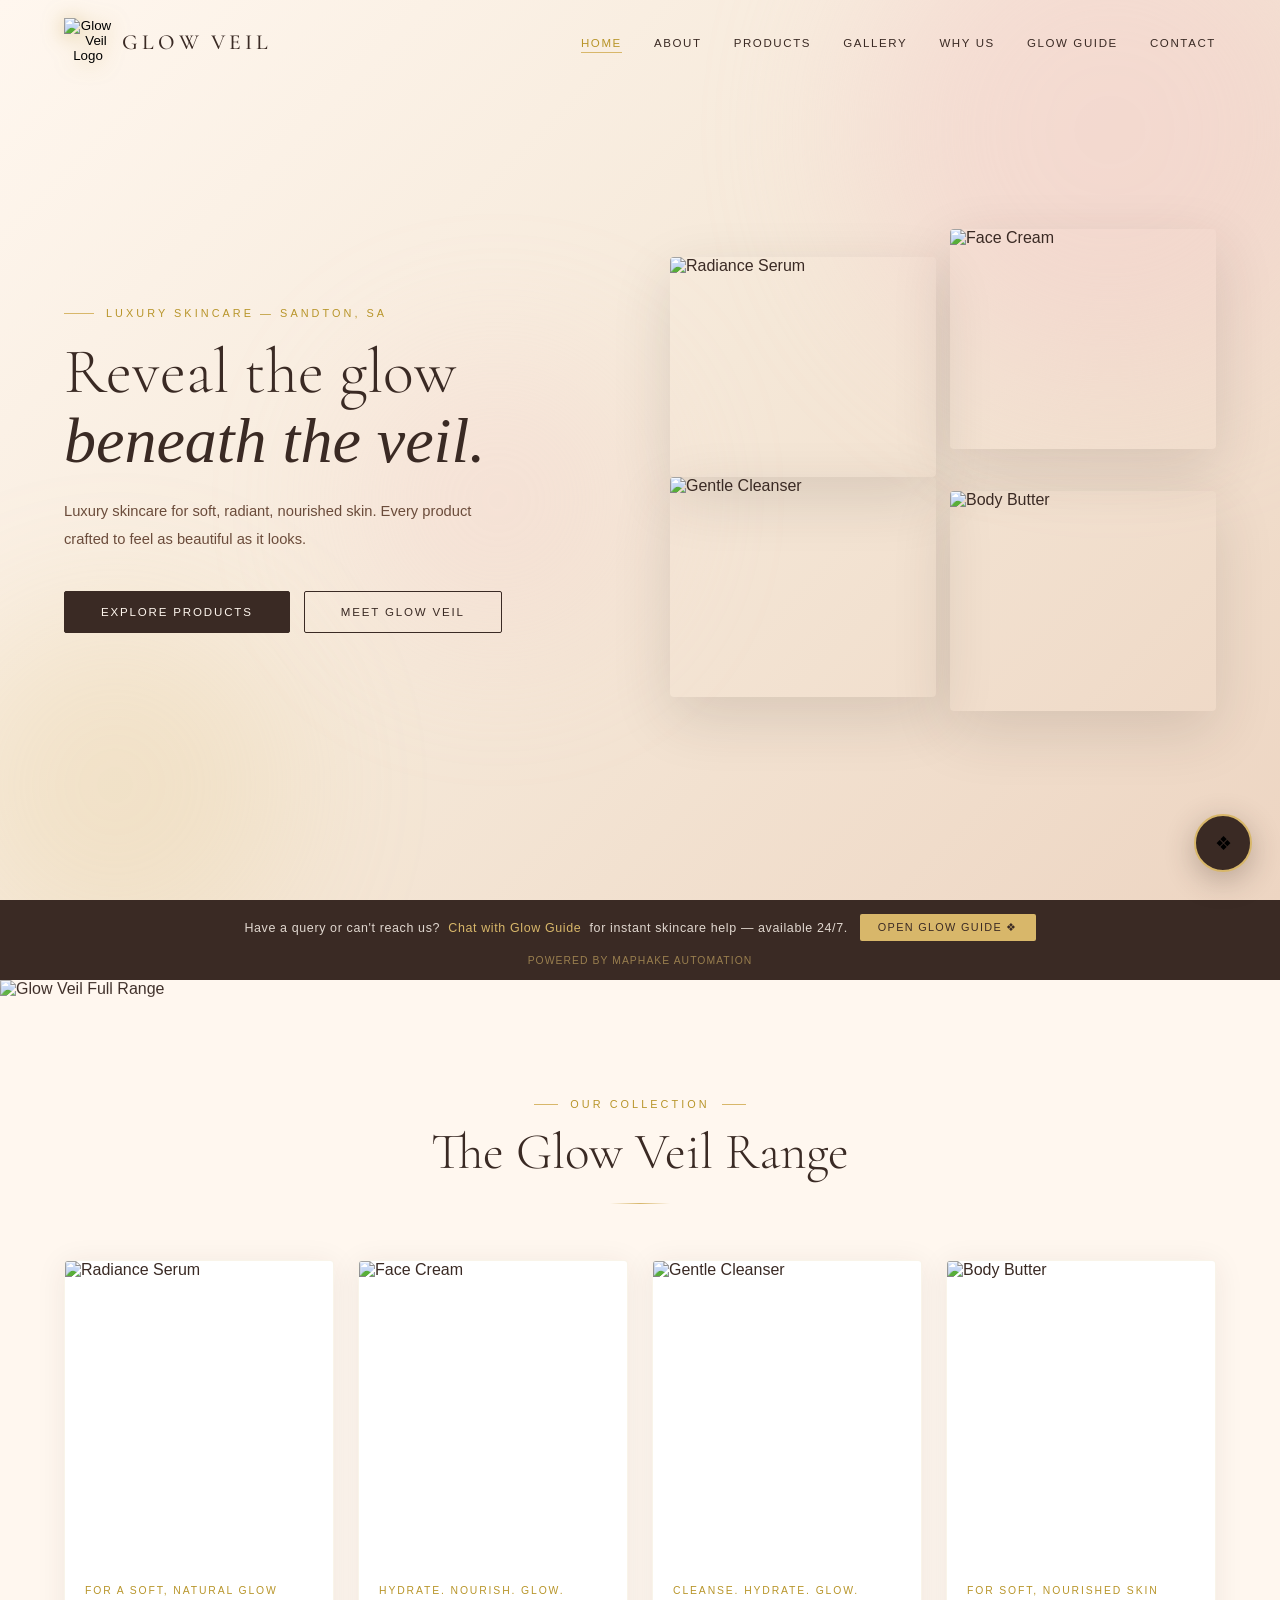
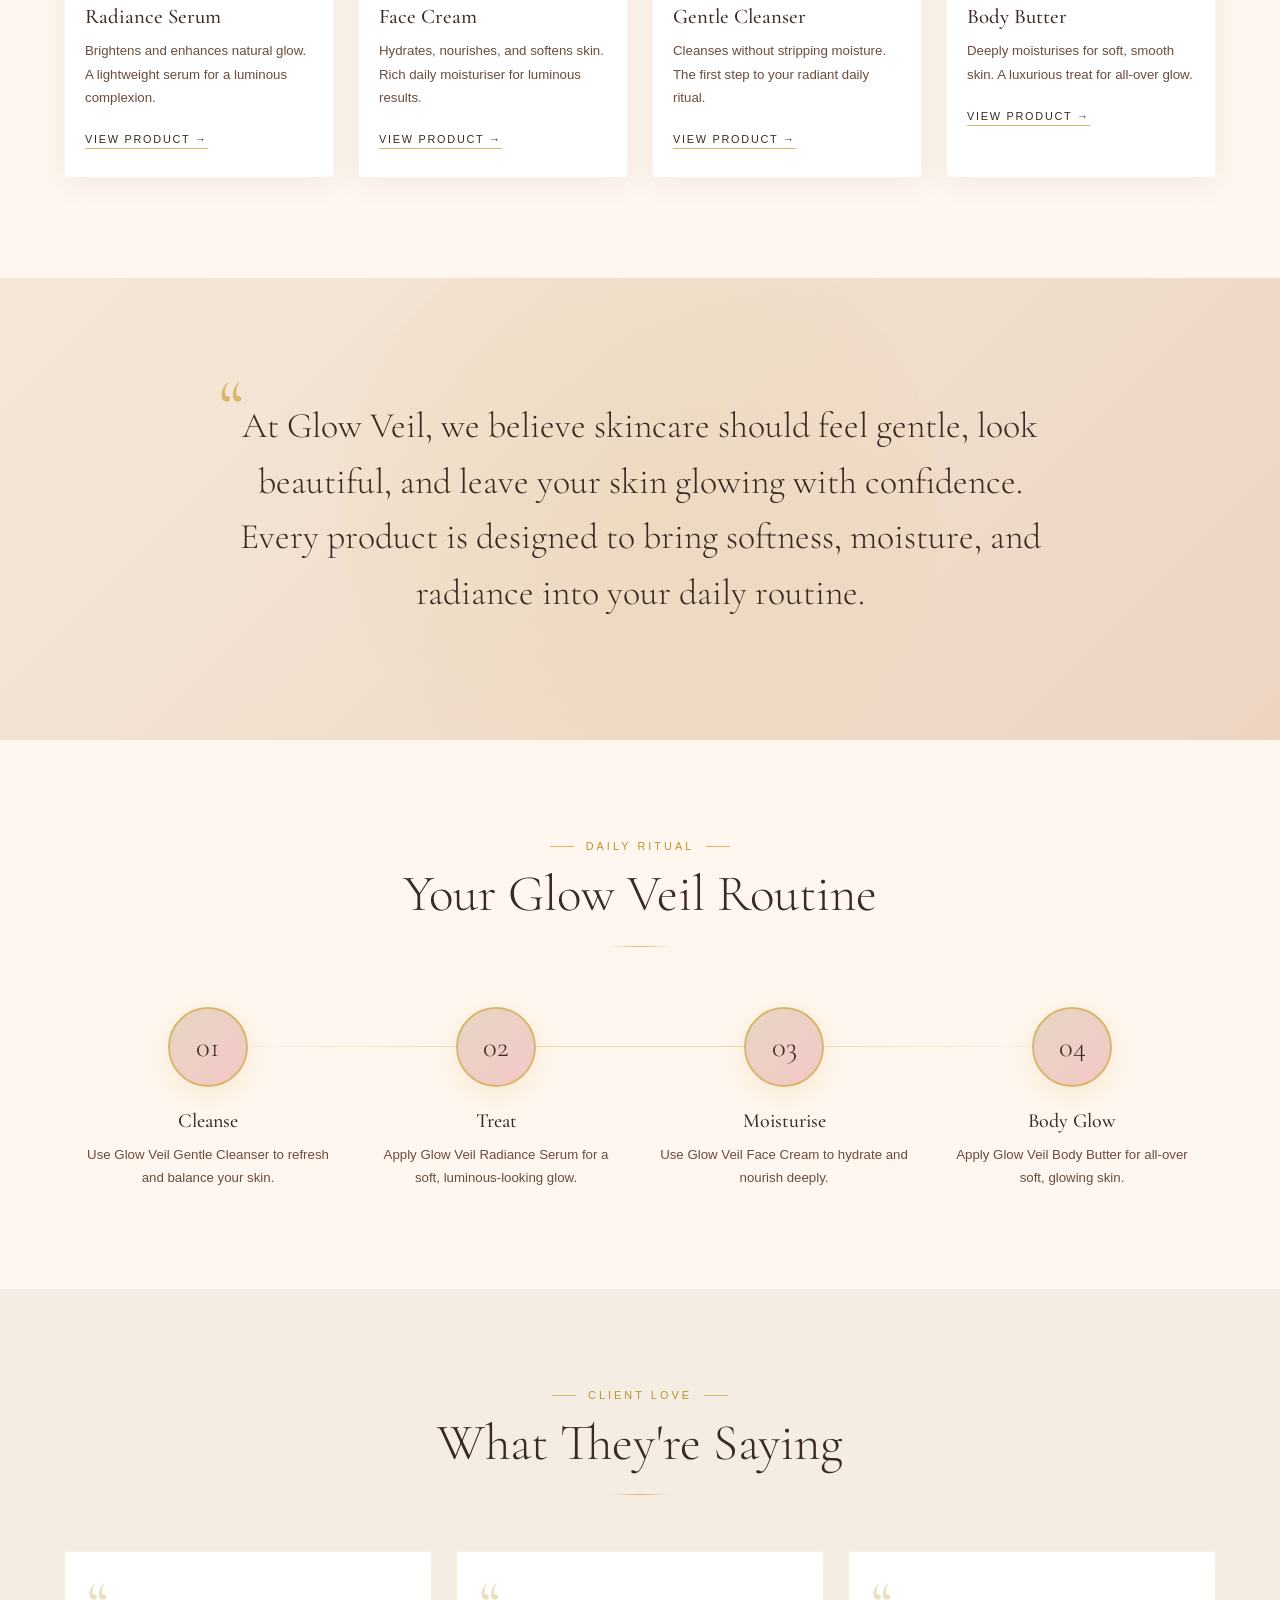
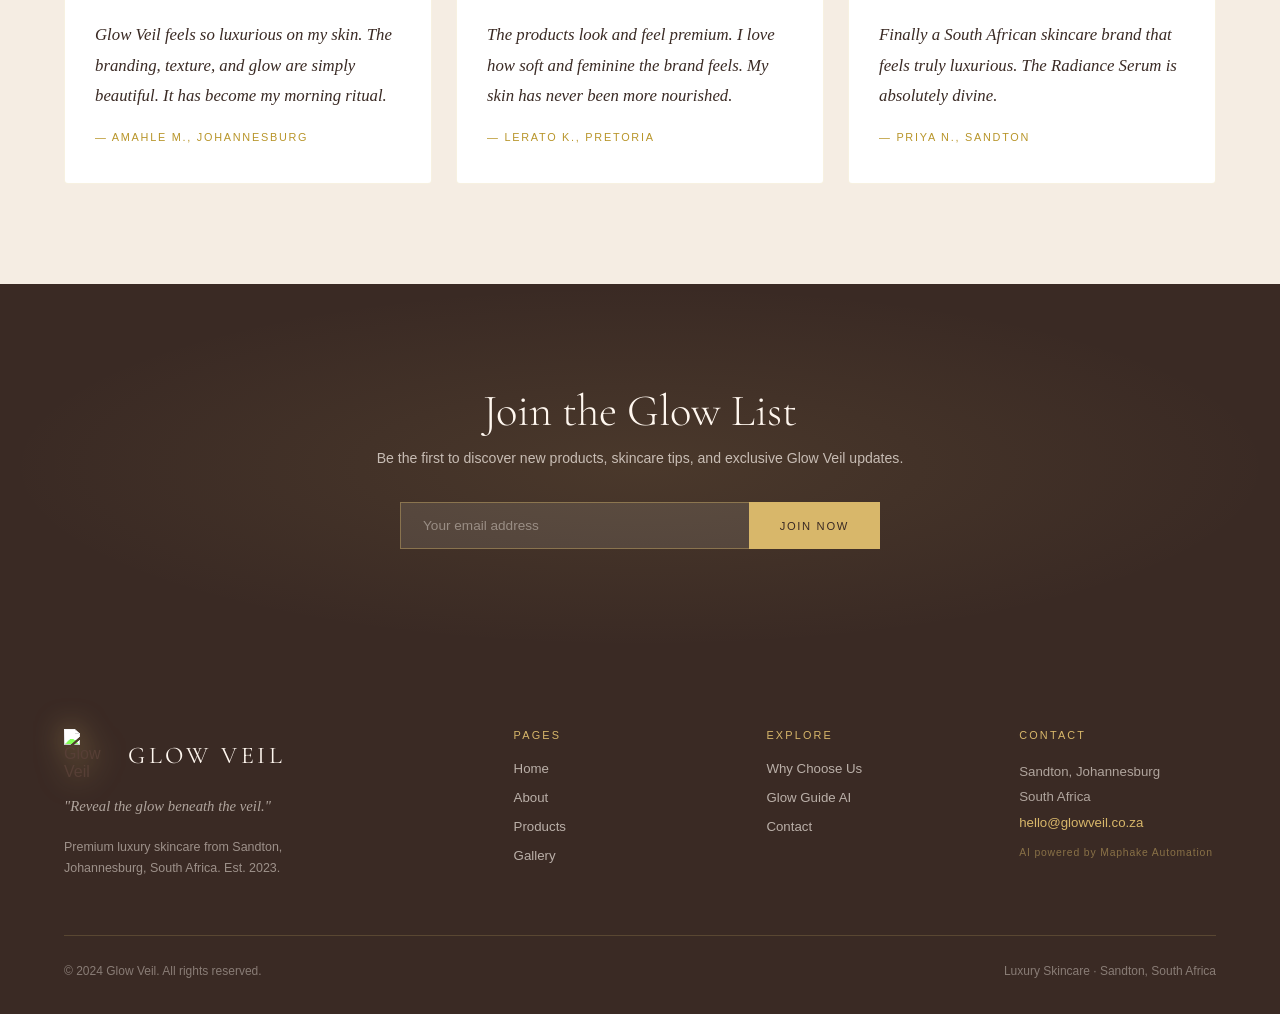
==== commit 86a0ad6f: "Add files via upload" ====
--- a/index.html
+++ b/index.html
@@ -16,8 +16,1535 @@
   <link rel="preconnect" href="https://fonts.gstatic.com" crossorigin>
   <link href="https://fonts.googleapis.com/css2?family=Cormorant+Garamond:ital,wght@0,300;0,400;0,500;0,600;1,300;1,400&family=Jost:wght@300;400;500&display=swap" rel="stylesheet">
 
-  <!-- Stylesheet -->
-  <link rel="stylesheet" href="css/style.css">
+  <style>
+/* =============================================
+   GLOW VEIL — style.css
+   Luxury Skincare | Sandton, South Africa
+   ============================================= */
+
+/* === VARIABLES === */
+:root {
+  --cream: #FFF7EF;
+  --beige: #E8D6C3;
+  --blush: #F3C8C8;
+  --gold: #D8B76A;
+  --gold-dark: #B8952A;
+  --cocoa: #3A2A24;
+  --cocoa-light: #6B4C3B;
+  --white: #FFFFFF;
+  --shadow-soft: 0 4px 30px rgba(58,42,36,0.08);
+  --shadow-hover: 0 20px 60px rgba(58,42,36,0.14);
+  --transition: all 0.35s cubic-bezier(0.4, 0, 0.2, 1);
+}
+
+/* === RESET & BASE === */
+*, *::before, *::after {
+  box-sizing: border-box;
+  margin: 0;
+  padding: 0;
+}
+
+html {
+  scroll-behavior: smooth;
+  font-size: 16px;
+}
+
+body {
+  font-family: 'Jost', sans-serif;
+  background: var(--cream);
+  color: var(--cocoa);
+  overflow-x: hidden;
+  -webkit-font-smoothing: antialiased;
+}
+
+img {
+  max-width: 100%;
+  display: block;
+}
+
+button {
+  font-family: 'Jost', sans-serif;
+  cursor: pointer;
+}
+
+/* === SCROLLBAR === */
+::-webkit-scrollbar { width: 6px; }
+::-webkit-scrollbar-track { background: var(--cream); }
+::-webkit-scrollbar-thumb { background: var(--gold); border-radius: 3px; }
+
+/* =============================================
+   PAGE TRANSITION SYSTEM
+   ============================================= */
+#page-transition {
+  position: fixed;
+  inset: 0;
+  z-index: 9999;
+  pointer-events: none;
+  display: flex;
+}
+
+.pt-panel {
+  flex: 1;
+  background: var(--cocoa);
+  transform: scaleY(0);
+  transform-origin: bottom;
+  transition: transform 0.45s cubic-bezier(0.76, 0, 0.24, 1);
+}
+
+.pt-panel:nth-child(1) { transition-delay: 0s; }
+.pt-panel:nth-child(2) { transition-delay: 0.05s; }
+.pt-panel:nth-child(3) { transition-delay: 0.1s; }
+.pt-panel:nth-child(4) { transition-delay: 0.15s; }
+.pt-panel:nth-child(5) { transition-delay: 0.2s; }
+
+#page-transition.enter .pt-panel {
+  transform: scaleY(1);
+  transform-origin: bottom;
+}
+
+#page-transition.exit .pt-panel {
+  transform: scaleY(0);
+  transform-origin: top;
+  transition-delay: 0s !important;
+}
+
+.page {
+  display: none;
+  opacity: 0;
+  transform: translateY(16px);
+  transition: opacity 0.5s ease, transform 0.5s ease;
+}
+
+.page.active {
+  display: block;
+  opacity: 1;
+  transform: translateY(0);
+}
+
+/* =============================================
+   NAVBAR
+   ============================================= */
+nav {
+  position: fixed;
+  top: 0; left: 0; right: 0;
+  z-index: 1000;
+  padding: 18px 5%;
+  display: flex;
+  align-items: center;
+  justify-content: space-between;
+  transition: var(--transition);
+  background: transparent;
+}
+
+nav.scrolled {
+  background: rgba(255, 247, 239, 0.96);
+  backdrop-filter: blur(14px);
+  -webkit-backdrop-filter: blur(14px);
+  box-shadow: 0 2px 30px rgba(58, 42, 36, 0.08);
+  padding: 12px 5%;
+}
+
+.nav-logo {
+  display: flex;
+  align-items: center;
+  gap: 10px;
+  background: none;
+  border: none;
+  cursor: pointer;
+  text-decoration: none;
+  padding: 0;
+}
+
+.nav-logo img {
+  height: 48px;
+  width: 48px;
+  object-fit: contain;
+  filter: drop-shadow(0 2px 10px rgba(184, 149, 42, 0.5));
+  transition: filter 0.3s;
+}
+
+nav.scrolled .nav-logo img {
+  filter: drop-shadow(0 2px 10px rgba(184, 149, 42, 0.4));
+}
+
+.nav-logo-text {
+  font-family: 'Cormorant Garamond', serif;
+  font-size: 1.35rem;
+  font-weight: 500;
+  letter-spacing: 0.18em;
+  color: var(--cocoa);
+  text-transform: uppercase;
+}
+
+.nav-links {
+  display: flex;
+  gap: 32px;
+  list-style: none;
+  align-items: center;
+}
+
+.nav-links a {
+  font-family: 'Jost', sans-serif;
+  font-size: 0.72rem;
+  font-weight: 400;
+  letter-spacing: 0.14em;
+  text-transform: uppercase;
+  color: var(--cocoa);
+  text-decoration: none;
+  position: relative;
+  padding-bottom: 4px;
+  cursor: pointer;
+  transition: color 0.3s;
+}
+
+.nav-links a::after {
+  content: '';
+  position: absolute;
+  bottom: 0; left: 0; right: 0;
+  height: 1px;
+  background: var(--gold);
+  transform: scaleX(0);
+  transform-origin: center;
+  transition: transform 0.3s ease;
+}
+
+.nav-links a:hover { color: var(--gold-dark); }
+.nav-links a:hover::after,
+.nav-links a.active-link::after { transform: scaleX(1); }
+.nav-links a.active-link { color: var(--gold-dark); }
+
+/* Hamburger */
+.hamburger {
+  display: none;
+  flex-direction: column;
+  gap: 5px;
+  background: none;
+  border: none;
+  padding: 6px;
+  cursor: pointer;
+  z-index: 1002;
+}
+
+.hamburger span {
+  width: 24px;
+  height: 1.5px;
+  background: var(--cocoa);
+  transition: var(--transition);
+  display: block;
+}
+
+.hamburger.open span:nth-child(1) { transform: rotate(45deg) translate(5px, 5px); }
+.hamburger.open span:nth-child(2) { opacity: 0; transform: scaleX(0); }
+.hamburger.open span:nth-child(3) { transform: rotate(-45deg) translate(5px, -5px); }
+
+/* Mobile Menu */
+.mobile-menu {
+  display: none;
+  position: fixed;
+  inset: 0;
+  background: var(--cream);
+  z-index: 1001;
+  flex-direction: column;
+  align-items: center;
+  justify-content: center;
+  gap: 36px;
+}
+
+.mobile-menu.open {
+  display: flex;
+  animation: menuIn 0.4s ease forwards;
+}
+
+@keyframes menuIn {
+  from { opacity: 0; transform: translateY(-20px); }
+  to { opacity: 1; transform: translateY(0); }
+}
+
+.mobile-menu a {
+  font-family: 'Cormorant Garamond', serif;
+  font-size: 2rem;
+  font-weight: 300;
+  color: var(--cocoa);
+  text-decoration: none;
+  letter-spacing: 0.1em;
+  cursor: pointer;
+  position: relative;
+  padding-bottom: 4px;
+}
+
+.mobile-menu a::after {
+  content: '';
+  position: absolute;
+  bottom: 0; left: 50%; right: 50%;
+  height: 1px;
+  background: var(--gold);
+  transition: left 0.3s, right 0.3s;
+}
+
+.mobile-menu a:hover::after { left: 0; right: 0; }
+
+.mobile-close {
+  position: absolute;
+  top: 20px; right: 5%;
+  background: none;
+  border: none;
+  font-size: 1.4rem;
+  cursor: pointer;
+  color: var(--cocoa);
+}
+
+/* =============================================
+   TYPOGRAPHY HELPERS
+   ============================================= */
+.section-eyebrow {
+  font-family: 'Jost', sans-serif;
+  font-size: 0.68rem;
+  font-weight: 400;
+  letter-spacing: 0.28em;
+  text-transform: uppercase;
+  color: var(--gold-dark);
+  margin-bottom: 14px;
+  display: flex;
+  align-items: center;
+  gap: 12px;
+}
+
+.section-eyebrow::before { content: ''; width: 24px; height: 1px; background: var(--gold); }
+.section-eyebrow.center { justify-content: center; }
+.section-eyebrow.center::before,
+.section-eyebrow.center::after { content: ''; width: 24px; height: 1px; background: var(--gold); }
+
+.section-title {
+  font-family: 'Cormorant Garamond', serif;
+  font-size: clamp(2rem, 4vw, 3.8rem);
+  font-weight: 300;
+  line-height: 1.12;
+  color: var(--cocoa);
+}
+
+.section-title.center { text-align: center; }
+.section-title em { font-style: italic; color: var(--gold-dark); }
+
+.gold-line {
+  width: 60px;
+  height: 1px;
+  background: linear-gradient(90deg, transparent, var(--gold), transparent);
+  margin: 22px auto;
+}
+
+.gold-line.left { margin-left: 0; }
+
+/* =============================================
+   BUTTONS
+   ============================================= */
+.btn-primary {
+  padding: 14px 36px;
+  background: var(--cocoa);
+  color: var(--cream);
+  font-family: 'Jost', sans-serif;
+  font-size: 0.72rem;
+  font-weight: 400;
+  letter-spacing: 0.16em;
+  text-transform: uppercase;
+  border: 1px solid var(--cocoa);
+  border-radius: 2px;
+  cursor: pointer;
+  transition: var(--transition);
+  text-decoration: none;
+  display: inline-block;
+}
+
+.btn-primary:hover {
+  background: var(--gold-dark);
+  border-color: var(--gold-dark);
+  transform: translateY(-2px);
+  box-shadow: 0 10px 30px rgba(184, 149, 42, 0.3);
+}
+
+.btn-outline {
+  padding: 14px 36px;
+  background: transparent;
+  color: var(--cocoa);
+  font-family: 'Jost', sans-serif;
+  font-size: 0.72rem;
+  font-weight: 400;
+  letter-spacing: 0.16em;
+  text-transform: uppercase;
+  border: 1px solid var(--cocoa);
+  border-radius: 2px;
+  cursor: pointer;
+  transition: var(--transition);
+  text-decoration: none;
+  display: inline-block;
+}
+
+.btn-outline:hover {
+  border-color: var(--gold);
+  color: var(--gold-dark);
+  transform: translateY(-2px);
+}
+
+.btn-card {
+  font-size: 0.68rem;
+  letter-spacing: 0.16em;
+  text-transform: uppercase;
+  color: var(--cocoa);
+  font-weight: 400;
+  text-decoration: none;
+  display: inline-flex;
+  align-items: center;
+  gap: 8px;
+  border: none;
+  border-bottom: 1px solid var(--gold);
+  padding-bottom: 3px;
+  background: none;
+  cursor: pointer;
+  transition: all 0.3s ease;
+}
+
+.btn-card:hover { color: var(--gold-dark); gap: 14px; }
+
+/* =============================================
+   HERO SECTION
+   ============================================= */
+.hero {
+  min-height: 100vh;
+  display: flex;
+  align-items: center;
+  justify-content: center;
+  position: relative;
+  overflow: hidden;
+  background: linear-gradient(135deg, #FFF7EF 0%, #F5E8D8 50%, #EDD5C2 100%);
+  padding: 110px 5% 70px;
+}
+
+.hero-bg {
+  position: absolute;
+  inset: 0;
+  pointer-events: none;
+  overflow: hidden;
+}
+
+.hero-orb {
+  position: absolute;
+  border-radius: 50%;
+  filter: blur(80px);
+  animation: floatOrb 8s ease-in-out infinite;
+}
+
+.hero-orb-1 { width: 500px; height: 500px; background: var(--blush); opacity: 0.4; top: -120px; right: -80px; animation-delay: 0s; }
+.hero-orb-2 { width: 350px; height: 350px; background: var(--gold); opacity: 0.18; bottom: -60px; left: -60px; animation-delay: 3s; }
+.hero-orb-3 { width: 280px; height: 280px; background: var(--blush); opacity: 0.25; top: 40%; left: 28%; animation-delay: 5s; }
+
+@keyframes floatOrb {
+  0%, 100% { transform: translateY(0) scale(1); }
+  50% { transform: translateY(-28px) scale(1.04); }
+}
+
+.hero-content {
+  position: relative;
+  z-index: 2;
+  display: grid;
+  grid-template-columns: 1fr 1fr;
+  align-items: center;
+  gap: 60px;
+  max-width: 1200px;
+  width: 100%;
+}
+
+.hero-eyebrow {
+  font-size: 0.68rem;
+  font-weight: 400;
+  letter-spacing: 0.28em;
+  text-transform: uppercase;
+  color: var(--gold-dark);
+  margin-bottom: 18px;
+  display: flex;
+  align-items: center;
+  gap: 12px;
+}
+
+.hero-eyebrow::before { content: ''; width: 30px; height: 1px; background: var(--gold); }
+
+.hero-title {
+  font-family: 'Cormorant Garamond', serif;
+  font-size: clamp(2.8rem, 5vw, 5.5rem);
+  font-weight: 300;
+  line-height: 1.08;
+  color: var(--cocoa);
+  margin-bottom: 22px;
+}
+
+.hero-sub {
+  font-size: 0.92rem;
+  font-weight: 300;
+  line-height: 1.85;
+  color: var(--cocoa-light);
+  max-width: 420px;
+  margin-bottom: 38px;
+}
+
+.hero-btns { display: flex; gap: 14px; flex-wrap: wrap; }
+
+/* Hero product grid */
+.hero-product-grid {
+  display: grid;
+  grid-template-columns: 1fr 1fr;
+  gap: 14px;
+}
+
+.hero-product-grid img {
+  width: 100%;
+  height: 220px;
+  object-fit: cover;
+  object-position: center 15%;
+  border-radius: 4px;
+  box-shadow: var(--shadow-hover);
+  transition: transform 0.4s ease;
+}
+
+.hero-product-grid img:first-child { margin-top: 28px; }
+.hero-product-grid img:nth-child(3) { margin-top: -14px; }
+.hero-product-grid img:hover { transform: translateY(-8px); }
+
+/* =============================================
+   AI NOTIFICATION BANNER
+   ============================================= */
+.ai-banner {
+  background: var(--cocoa);
+  padding: 14px 5%;
+  display: flex;
+  align-items: center;
+  justify-content: center;
+  gap: 12px;
+  flex-wrap: wrap;
+  text-align: center;
+}
+
+.ai-banner-text {
+  font-size: 0.78rem;
+  font-weight: 300;
+  color: rgba(255, 247, 239, 0.85);
+  letter-spacing: 0.05em;
+}
+
+.ai-banner-text strong {
+  color: var(--gold);
+  font-weight: 500;
+}
+
+.ai-banner-btn {
+  padding: 7px 18px;
+  background: var(--gold);
+  color: var(--cocoa);
+  font-family: 'Jost', sans-serif;
+  font-size: 0.68rem;
+  font-weight: 500;
+  letter-spacing: 0.12em;
+  text-transform: uppercase;
+  border: none;
+  border-radius: 2px;
+  cursor: pointer;
+  transition: background 0.3s;
+  flex-shrink: 0;
+}
+
+.ai-banner-btn:hover { background: var(--gold-dark); }
+
+.ai-banner-powered {
+  font-size: 0.65rem;
+  color: rgba(216, 183, 106, 0.6);
+  letter-spacing: 0.1em;
+  text-transform: uppercase;
+  width: 100%;
+  text-align: center;
+  margin-top: 2px;
+}
+
+/* =============================================
+   FEATURED PRODUCTS (Home)
+   ============================================= */
+.featured { background: var(--cream); padding: 100px 5%; }
+
+.products-grid {
+  display: grid;
+  grid-template-columns: repeat(4, 1fr);
+  gap: 24px;
+  margin-top: 56px;
+}
+
+.product-card {
+  background: var(--white);
+  border-radius: 4px;
+  overflow: hidden;
+  box-shadow: var(--shadow-soft);
+  transition: var(--transition);
+  cursor: pointer;
+  border: 1px solid rgba(216, 183, 106, 0.15);
+}
+
+.product-card:hover {
+  transform: translateY(-12px);
+  box-shadow: var(--shadow-hover);
+  border-color: rgba(216, 183, 106, 0.45);
+}
+
+/* Card image wrapper — fixed height, face visible */
+.product-img-wrap {
+  width: 100%;
+  height: 300px;
+  overflow: hidden;
+  position: relative;
+}
+
+.product-img {
+  width: 100%;
+  height: 100%;
+  object-fit: cover;
+  object-position: center 5%;
+  display: block;
+  transition: transform 0.5s ease;
+}
+
+.product-card:hover .product-img { transform: scale(1.04); }
+
+.product-card-body { padding: 24px 20px 28px; }
+
+.product-card-tag {
+  font-size: 0.65rem;
+  letter-spacing: 0.18em;
+  text-transform: uppercase;
+  color: var(--gold-dark);
+  font-weight: 400;
+  margin-bottom: 8px;
+}
+
+.product-card-name {
+  font-family: 'Cormorant Garamond', serif;
+  font-size: 1.3rem;
+  font-weight: 500;
+  color: var(--cocoa);
+  margin-bottom: 10px;
+}
+
+.product-card-desc {
+  font-size: 0.83rem;
+  font-weight: 300;
+  color: var(--cocoa-light);
+  line-height: 1.75;
+  margin-bottom: 20px;
+}
+
+/* =============================================
+   BRAND PROMISE
+   ============================================= */
+.promise {
+  background: linear-gradient(135deg, #F5E8D8, #EDD5C2);
+  text-align: center;
+  padding: 120px 5%;
+  position: relative;
+  overflow: hidden;
+}
+
+.promise::before {
+  content: '';
+  position: absolute;
+  width: 600px; height: 600px;
+  border-radius: 50%;
+  background: radial-gradient(circle, rgba(216,183,106,0.12), transparent);
+  top: 50%; left: 50%;
+  transform: translate(-50%, -50%);
+}
+
+.promise-quote {
+  font-family: 'Cormorant Garamond', serif;
+  font-size: clamp(1.4rem, 2.8vw, 2.6rem);
+  font-weight: 300;
+  line-height: 1.55;
+  color: var(--cocoa);
+  max-width: 820px;
+  margin: 0 auto;
+  position: relative;
+  z-index: 1;
+}
+
+.promise-quote::before {
+  content: '\201C';
+  font-size: 5rem;
+  color: var(--gold);
+  position: absolute;
+  top: -30px; left: -12px;
+  line-height: 1;
+  font-family: 'Cormorant Garamond', serif;
+}
+
+/* =============================================
+   ROUTINE STEPS
+   ============================================= */
+.routine-steps {
+  display: grid;
+  grid-template-columns: repeat(4, 1fr);
+  gap: 0;
+  margin-top: 60px;
+  position: relative;
+}
+
+.routine-steps::before {
+  content: '';
+  position: absolute;
+  top: 39px; left: 10%; right: 10%;
+  height: 1px;
+  background: linear-gradient(90deg, transparent, var(--gold), var(--gold), transparent);
+  opacity: 0.45;
+}
+
+.routine-step { text-align: center; padding: 0 20px; position: relative; }
+
+.step-num {
+  width: 80px; height: 80px;
+  border-radius: 50%;
+  background: linear-gradient(135deg, var(--beige), var(--blush));
+  border: 2px solid var(--gold);
+  display: flex;
+  align-items: center;
+  justify-content: center;
+  font-family: 'Cormorant Garamond', serif;
+  font-size: 1.8rem;
+  font-weight: 300;
+  color: var(--cocoa);
+  margin: 0 auto 22px;
+  box-shadow: 0 8px 28px rgba(216,183,106,0.22);
+  position: relative;
+  z-index: 1;
+  transition: var(--transition);
+}
+
+.routine-step:hover .step-num {
+  background: var(--cocoa);
+  color: var(--cream);
+  transform: scale(1.1);
+}
+
+.step-title {
+  font-family: 'Cormorant Garamond', serif;
+  font-size: 1.25rem;
+  font-weight: 500;
+  color: var(--cocoa);
+  margin-bottom: 10px;
+}
+
+.step-desc { font-size: 0.83rem; font-weight: 300; color: var(--cocoa-light); line-height: 1.75; }
+
+/* =============================================
+   TESTIMONIALS
+   ============================================= */
+.testi-grid {
+  display: grid;
+  grid-template-columns: repeat(3, 1fr);
+  gap: 24px;
+  margin-top: 56px;
+}
+
+.testi-card {
+  background: var(--white);
+  padding: 40px 30px;
+  border-radius: 4px;
+  border: 1px solid rgba(216,183,106,0.2);
+  position: relative;
+}
+
+.testi-card::before {
+  content: '\201C';
+  font-family: 'Cormorant Garamond', serif;
+  font-size: 4rem;
+  color: var(--gold);
+  opacity: 0.45;
+  position: absolute;
+  top: 20px; left: 22px;
+  line-height: 1;
+}
+
+.testi-text {
+  font-family: 'Cormorant Garamond', serif;
+  font-size: 1.05rem;
+  font-weight: 300;
+  font-style: italic;
+  color: var(--cocoa);
+  line-height: 1.8;
+  margin-bottom: 20px;
+  padding-top: 28px;
+}
+
+.testi-author {
+  font-size: 0.68rem;
+  letter-spacing: 0.16em;
+  text-transform: uppercase;
+  color: var(--gold-dark);
+  font-weight: 400;
+}
+
+/* =============================================
+   NEWSLETTER
+   ============================================= */
+.newsletter {
+  background: var(--cocoa);
+  padding: 100px 5%;
+  text-align: center;
+  position: relative;
+  overflow: hidden;
+}
+
+.newsletter::before {
+  content: '';
+  position: absolute; inset: 0;
+  background: radial-gradient(ellipse at center, rgba(216,183,106,0.1) 0%, transparent 70%);
+}
+
+.newsletter-title {
+  font-family: 'Cormorant Garamond', serif;
+  font-size: clamp(2rem, 3.5vw, 3.2rem);
+  font-weight: 300;
+  color: var(--cream);
+  margin-bottom: 12px;
+  position: relative; z-index: 1;
+}
+
+.newsletter-sub {
+  font-size: 0.88rem;
+  font-weight: 300;
+  color: rgba(255,247,239,0.7);
+  margin-bottom: 36px;
+  position: relative; z-index: 1;
+}
+
+.newsletter-form {
+  display: flex;
+  max-width: 480px;
+  margin: 0 auto;
+  position: relative; z-index: 1;
+}
+
+.newsletter-input {
+  flex: 1;
+  padding: 15px 22px;
+  background: rgba(255,247,239,0.1);
+  border: 1px solid rgba(216,183,106,0.4);
+  border-right: none;
+  color: var(--cream);
+  font-family: 'Jost', sans-serif;
+  font-size: 0.85rem;
+  outline: none;
+}
+
+.newsletter-input::placeholder { color: rgba(255,247,239,0.4); }
+
+.newsletter-btn {
+  padding: 15px 30px;
+  background: var(--gold);
+  color: var(--cocoa);
+  font-family: 'Jost', sans-serif;
+  font-size: 0.7rem;
+  letter-spacing: 0.15em;
+  text-transform: uppercase;
+  border: 1px solid var(--gold);
+  cursor: pointer;
+  font-weight: 500;
+  transition: background 0.3s;
+}
+
+.newsletter-btn:hover { background: var(--gold-dark); }
+
+/* =============================================
+   ABOUT PAGE
+   ============================================= */
+.about-hero {
+  min-height: 60vh;
+  display: flex;
+  align-items: center;
+  background: linear-gradient(135deg, #F5E8D8, #EDD5C2);
+  padding: 120px 5% 80px;
+  position: relative;
+  overflow: hidden;
+}
+
+.about-hero-orb {
+  position: absolute;
+  width: 450px; height: 450px;
+  border-radius: 50%;
+  background: radial-gradient(circle, rgba(243,200,200,0.4), transparent);
+  filter: blur(60px);
+  right: -100px; top: -100px;
+}
+
+.about-grid {
+  display: grid;
+  grid-template-columns: 1fr 1fr;
+  gap: 70px;
+  align-items: center;
+  max-width: 1200px;
+  width: 100%;
+  position: relative; z-index: 1;
+}
+
+.about-img {
+  width: 100%;
+  height: 500px;
+  object-fit: cover;
+  object-position: center top;
+  border-radius: 4px;
+  box-shadow: 0 30px 80px rgba(58,42,36,0.14);
+}
+
+.about-values {
+  display: grid;
+  grid-template-columns: 1fr 1fr;
+  gap: 28px;
+  margin-top: 80px;
+}
+
+.value-card {
+  background: var(--white);
+  padding: 32px 26px;
+  border-radius: 4px;
+  border-left: 3px solid var(--gold);
+  box-shadow: var(--shadow-soft);
+  transition: transform 0.3s ease;
+}
+
+.value-card:hover { transform: translateY(-6px); }
+.value-title { font-family: 'Cormorant Garamond', serif; font-size: 1.25rem; font-weight: 500; color: var(--cocoa); margin-bottom: 10px; }
+.value-desc { font-size: 0.83rem; font-weight: 300; color: var(--cocoa-light); line-height: 1.75; }
+
+/* =============================================
+   PRODUCTS PAGE
+   ============================================= */
+.full-products-grid {
+  display: grid;
+  grid-template-columns: repeat(2, 1fr);
+  gap: 36px;
+  margin-top: 56px;
+}
+
+.full-product-card {
+  display: grid;
+  grid-template-columns: 1fr 1fr;
+  background: var(--white);
+  border-radius: 4px;
+  overflow: hidden;
+  box-shadow: var(--shadow-soft);
+  border: 1px solid rgba(216,183,106,0.15);
+  transition: var(--transition);
+}
+
+.full-product-card:hover {
+  box-shadow: var(--shadow-hover);
+  border-color: rgba(216,183,106,0.45);
+  transform: translateY(-8px);
+}
+
+.full-product-img {
+  width: 100%;
+  height: 320px;
+  object-fit: cover;
+  object-position: center 10%;
+  display: block;
+}
+
+.full-product-body {
+  padding: 36px 28px;
+  display: flex;
+  flex-direction: column;
+  justify-content: center;
+}
+
+.full-product-name { font-family: 'Cormorant Garamond', serif; font-size: 1.7rem; font-weight: 500; color: var(--cocoa); margin-bottom: 6px; }
+.full-product-tagline { font-size: 0.65rem; letter-spacing: 0.2em; text-transform: uppercase; color: var(--gold-dark); margin-bottom: 14px; }
+.full-product-desc { font-size: 0.85rem; font-weight: 300; color: var(--cocoa-light); line-height: 1.82; margin-bottom: 22px; }
+
+.benefits-list { list-style: none; margin-bottom: 26px; }
+.benefits-list li {
+  font-size: 0.8rem; font-weight: 300; color: var(--cocoa-light);
+  padding: 7px 0;
+  border-bottom: 1px solid rgba(216,183,106,0.18);
+  display: flex; align-items: center; gap: 10px;
+}
+.benefits-list li::before { content: '✦'; color: var(--gold); font-size: 0.55rem; }
+
+/* =============================================
+   GALLERY
+   ============================================= */
+.gallery-grid {
+  display: grid;
+  grid-template-columns: repeat(4, 1fr);
+  grid-auto-rows: 240px;
+  gap: 10px;
+  margin-top: 40px;
+}
+
+.gallery-item {
+  overflow: hidden;
+  border-radius: 4px;
+  position: relative;
+  cursor: pointer;
+}
+
+.gallery-item.tall { grid-row: span 2; }
+.gallery-item.wide { grid-column: span 2; }
+
+.gallery-img {
+  width: 100%; height: 100%;
+  object-fit: cover;
+  transition: transform 0.6s ease;
+}
+
+.gallery-item::after {
+  content: '';
+  position: absolute; inset: 0;
+  background: linear-gradient(135deg, rgba(216,183,106,0.5), rgba(58,42,36,0.4));
+  opacity: 0;
+  transition: opacity 0.4s;
+}
+
+.gallery-item:hover .gallery-img { transform: scale(1.08); }
+.gallery-item:hover::after { opacity: 1; }
+
+.gallery-overlay {
+  position: absolute; inset: 0;
+  display: flex; align-items: center; justify-content: center;
+  z-index: 2; opacity: 0; transition: opacity 0.4s;
+}
+
+.gallery-item:hover .gallery-overlay { opacity: 1; }
+
+.gallery-label {
+  font-family: 'Cormorant Garamond', serif;
+  font-size: 1.1rem; font-weight: 400;
+  color: var(--white); letter-spacing: 0.1em;
+  text-align: center;
+}
+
+/* =============================================
+   WHY CHOOSE US
+   ============================================= */
+.why-grid {
+  display: grid;
+  grid-template-columns: repeat(3, 1fr);
+  gap: 28px;
+  margin-top: 56px;
+}
+
+.why-card {
+  background: var(--white);
+  padding: 44px 32px;
+  text-align: center;
+  border-radius: 4px;
+  border: 1px solid rgba(216,183,106,0.15);
+  transition: var(--transition);
+  position: relative;
+  overflow: hidden;
+}
+
+.why-card::before {
+  content: '';
+  position: absolute;
+  bottom: 0; left: 0; right: 0;
+  height: 3px;
+  background: linear-gradient(90deg, transparent, var(--gold), transparent);
+  transform: scaleX(0);
+  transition: transform 0.4s;
+}
+
+.why-card:hover { transform: translateY(-10px); box-shadow: var(--shadow-hover); }
+.why-card:hover::before { transform: scaleX(1); }
+
+.why-icon {
+  width: 64px; height: 64px;
+  margin: 0 auto 22px;
+  border: 1px solid var(--gold);
+  border-radius: 50%;
+  display: flex; align-items: center; justify-content: center;
+  font-size: 1.5rem;
+  background: linear-gradient(135deg, var(--cream), var(--beige));
+  transition: background 0.3s;
+}
+
+.why-card:hover .why-icon { background: var(--cocoa); }
+.why-card-title { font-family: 'Cormorant Garamond', serif; font-size: 1.35rem; font-weight: 500; color: var(--cocoa); margin-bottom: 12px; }
+.why-card-desc { font-size: 0.83rem; font-weight: 300; color: var(--cocoa-light); line-height: 1.82; }
+
+/* =============================================
+   AI GLOW GUIDE PAGE
+   ============================================= */
+.ai-chat-container {
+  max-width: 720px;
+  margin: 56px auto;
+  background: var(--white);
+  border-radius: 8px;
+  box-shadow: 0 20px 80px rgba(58,42,36,0.12);
+  border: 1px solid rgba(216,183,106,0.3);
+  overflow: hidden;
+}
+
+.ai-chat-header {
+  background: var(--cocoa);
+  padding: 22px 26px;
+  display: flex;
+  align-items: center;
+  gap: 14px;
+}
+
+.ai-avatar {
+  width: 44px; height: 44px;
+  border-radius: 50%;
+  background: linear-gradient(135deg, var(--gold), var(--gold-dark));
+  display: flex; align-items: center; justify-content: center;
+  font-size: 1.2rem; flex-shrink: 0;
+}
+
+.ai-name { font-family: 'Cormorant Garamond', serif; font-size: 1.2rem; color: var(--cream); }
+.ai-status { font-size: 0.7rem; color: rgba(255,247,239,0.6); font-weight: 300; }
+
+.ai-powered-badge {
+  margin-left: auto;
+  font-size: 0.6rem;
+  letter-spacing: 0.1em;
+  text-transform: uppercase;
+  color: rgba(216,183,106,0.7);
+  text-align: right;
+}
+
+.ai-powered-badge strong { display: block; color: var(--gold); font-weight: 500; font-size: 0.65rem; }
+
+.ai-messages {
+  height: 420px;
+  overflow-y: auto;
+  padding: 26px;
+  display: flex;
+  flex-direction: column;
+  gap: 16px;
+  background: var(--cream);
+}
+
+.ai-messages::-webkit-scrollbar { width: 4px; }
+.ai-messages::-webkit-scrollbar-thumb { background: var(--gold); }
+
+.msg { max-width: 82%; }
+.msg-bot { align-self: flex-start; }
+.msg-user { align-self: flex-end; }
+
+.msg-bubble {
+  padding: 13px 17px;
+  border-radius: 20px;
+  font-size: 0.86rem;
+  font-weight: 300;
+  line-height: 1.72;
+}
+
+.msg-bot .msg-bubble {
+  background: var(--white);
+  color: var(--cocoa);
+  border-radius: 4px 20px 20px 20px;
+  border: 1px solid rgba(216,183,106,0.25);
+  box-shadow: 0 2px 14px rgba(58,42,36,0.06);
+}
+
+.msg-user .msg-bubble {
+  background: var(--cocoa);
+  color: var(--cream);
+  border-radius: 20px 4px 20px 20px;
+}
+
+.msg-name { font-size: 0.67rem; color: var(--gold-dark); font-weight: 400; letter-spacing: 0.05em; margin-bottom: 5px; }
+
+.ai-input-row {
+  display: flex;
+  padding: 18px 22px;
+  border-top: 1px solid rgba(216,183,106,0.2);
+  background: var(--white);
+  gap: 0;
+}
+
+.ai-input {
+  flex: 1;
+  padding: 13px 18px;
+  border: 1px solid rgba(216,183,106,0.3);
+  border-right: none;
+  background: var(--cream);
+  font-family: 'Jost', sans-serif;
+  font-size: 0.86rem;
+  color: var(--cocoa);
+  outline: none;
+  border-radius: 2px 0 0 2px;
+}
+
+.ai-send {
+  padding: 13px 22px;
+  background: var(--cocoa);
+  color: var(--cream);
+  border: none;
+  cursor: pointer;
+  font-size: 0.72rem;
+  letter-spacing: 0.1em;
+  font-family: 'Jost', sans-serif;
+  transition: background 0.3s;
+  border-radius: 0 2px 2px 0;
+}
+
+.ai-send:hover { background: var(--gold-dark); }
+
+.quick-prompts {
+  padding: 14px 22px;
+  background: var(--cream);
+  border-top: 1px solid rgba(216,183,106,0.15);
+  display: flex;
+  flex-wrap: wrap;
+  gap: 8px;
+}
+
+.quick-btn {
+  padding: 6px 13px;
+  background: transparent;
+  border: 1px solid rgba(216,183,106,0.4);
+  font-size: 0.7rem;
+  color: var(--cocoa-light);
+  cursor: pointer;
+  font-family: 'Jost', sans-serif;
+  border-radius: 20px;
+  transition: all 0.3s;
+}
+
+.quick-btn:hover { border-color: var(--gold); color: var(--gold-dark); background: rgba(216,183,106,0.08); }
+
+.typing { display: none; align-self: flex-start; }
+
+.typing-dots {
+  display: flex;
+  gap: 4px;
+  padding: 12px 16px;
+  background: var(--white);
+  border-radius: 4px 20px 20px 20px;
+  border: 1px solid rgba(216,183,106,0.25);
+}
+
+.typing-dot {
+  width: 6px; height: 6px;
+  border-radius: 50%;
+  background: var(--gold);
+  animation: typeBounce 1.2s infinite;
+}
+
+.typing-dot:nth-child(2) { animation-delay: 0.2s; }
+.typing-dot:nth-child(3) { animation-delay: 0.4s; }
+
+@keyframes typeBounce {
+  0%, 60%, 100% { transform: translateY(0); }
+  30% { transform: translateY(-8px); }
+}
+
+/* =============================================
+   FLOATING CHAT WIDGET
+   ============================================= */
+.float-chat-btn {
+  position: fixed;
+  bottom: 28px; right: 28px;
+  width: 58px; height: 58px;
+  border-radius: 50%;
+  background: var(--cocoa);
+  border: 2px solid var(--gold);
+  cursor: pointer;
+  z-index: 800;
+  display: flex;
+  align-items: center;
+  justify-content: center;
+  font-size: 1.2rem;
+  box-shadow: 0 8px 30px rgba(58,42,36,0.3);
+  transition: var(--transition);
+  animation: chatPulse 3s infinite;
+}
+
+.float-chat-btn:hover { transform: scale(1.1); background: var(--gold-dark); }
+
+@keyframes chatPulse {
+  0%, 100% { box-shadow: 0 8px 30px rgba(58,42,36,0.3); }
+  50% { box-shadow: 0 8px 40px rgba(216,183,106,0.5); }
+}
+
+.float-chat-widget {
+  position: fixed;
+  bottom: 100px; right: 28px;
+  width: 350px;
+  border-radius: 10px;
+  background: var(--white);
+  box-shadow: 0 20px 80px rgba(58,42,36,0.22);
+  border: 1px solid rgba(216,183,106,0.3);
+  z-index: 800;
+  overflow: hidden;
+  display: none;
+}
+
+.float-chat-widget.open { display: block; animation: chatSlideUp 0.4s ease forwards; }
+
+@keyframes chatSlideUp {
+  from { transform: translateY(20px); opacity: 0; }
+  to { transform: translateY(0); opacity: 1; }
+}
+
+.float-header {
+  background: var(--cocoa);
+  padding: 14px 18px;
+  display: flex;
+  align-items: center;
+  justify-content: space-between;
+}
+
+.float-header-info { display: flex; align-items: center; gap: 10px; }
+
+.float-avatar {
+  width: 34px; height: 34px;
+  border-radius: 50%;
+  background: linear-gradient(135deg, var(--gold), var(--gold-dark));
+  display: flex; align-items: center; justify-content: center;
+  font-size: 0.9rem;
+}
+
+.float-name { font-family: 'Cormorant Garamond', serif; font-size: 1rem; color: var(--cream); }
+.float-powered { font-size: 0.6rem; color: rgba(216,183,106,0.65); letter-spacing: 0.08em; }
+.float-close { background: none; border: none; color: rgba(255,247,239,0.6); cursor: pointer; font-size: 1rem; }
+
+.float-messages {
+  height: 250px;
+  overflow-y: auto;
+  padding: 14px;
+  display: flex;
+  flex-direction: column;
+  gap: 10px;
+  background: var(--cream);
+}
+
+.float-input-row { display: flex; border-top: 1px solid rgba(216,183,106,0.2); }
+
+.float-input {
+  flex: 1;
+  padding: 12px 14px;
+  border: none;
+  background: var(--white);
+  font-family: 'Jost', sans-serif;
+  font-size: 0.83rem;
+  color: var(--cocoa);
+  outline: none;
+}
+
+.float-send {
+  padding: 12px 16px;
+  background: var(--gold);
+  border: none;
+  cursor: pointer;
+  color: var(--cocoa);
+  font-size: 0.8rem;
+  transition: background 0.3s;
+}
+
+.float-send:hover { background: var(--gold-dark); }
+
+/* =============================================
+   CONTACT
+   ============================================= */
+.contact-grid {
+  display: grid;
+  grid-template-columns: 1fr 1.6fr;
+  gap: 80px;
+  margin-top: 56px;
+  align-items: start;
+}
+
+.contact-info-item { display: flex; gap: 16px; margin-bottom: 30px; align-items: flex-start; }
+
+.contact-icon {
+  width: 44px; height: 44px;
+  border-radius: 50%;
+  flex-shrink: 0;
+  border: 1px solid var(--gold);
+  display: flex; align-items: center; justify-content: center;
+  font-size: 1rem;
+  background: var(--cream);
+}
+
+.contact-detail-label { font-size: 0.67rem; letter-spacing: 0.15em; text-transform: uppercase; color: var(--gold-dark); margin-bottom: 4px; }
+.contact-detail-val { font-size: 0.88rem; color: var(--cocoa); font-weight: 300; }
+
+.contact-form-group { margin-bottom: 22px; }
+
+.contact-label { display: block; font-size: 0.68rem; letter-spacing: 0.1em; text-transform: uppercase; color: var(--cocoa-light); margin-bottom: 8px; font-weight: 400; }
+
+.contact-input, .contact-textarea {
+  width: 100%;
+  padding: 13px 15px;
+  border: 1px solid rgba(216,183,106,0.4);
+  background: var(--white);
+  font-family: 'Jost', sans-serif;
+  font-size: 0.86rem;
+  color: var(--cocoa);
+  outline: none;
+  border-radius: 2px;
+  transition: border-color 0.3s;
+}
+
+.contact-input:focus, .contact-textarea:focus { border-color: var(--gold); }
+.contact-textarea { height: 130px; resize: none; }
+.contact-btns { display: flex; gap: 14px; flex-wrap: wrap; }
+
+/* =============================================
+   FOOTER
+   ============================================= */
+footer { background: var(--cocoa); padding: 80px 5% 36px; }
+
+.footer-grid {
+  display: grid;
+  grid-template-columns: 2fr 1fr 1fr 1fr;
+  gap: 56px;
+  margin-bottom: 56px;
+}
+
+.footer-brand-logo { display: flex; align-items: center; gap: 12px; margin-bottom: 14px; }
+
+.footer-brand-logo img {
+  height: 52px; width: 52px;
+  object-fit: contain;
+  filter: brightness(1.5) drop-shadow(0 0 14px rgba(216,183,106,0.6));
+}
+
+.footer-brand-name { font-family: 'Cormorant Garamond', serif; font-size: 1.5rem; font-weight: 400; letter-spacing: 0.15em; color: var(--cream); text-transform: uppercase; }
+.footer-tagline { font-family: 'Cormorant Garamond', serif; font-size: 0.92rem; font-style: italic; font-weight: 300; color: rgba(255,247,239,0.6); margin-bottom: 18px; line-height: 1.6; }
+.footer-h { font-size: 0.68rem; letter-spacing: 0.2em; text-transform: uppercase; color: var(--gold); margin-bottom: 18px; font-weight: 400; }
+.footer-links { list-style: none; }
+.footer-links li { margin-bottom: 11px; }
+.footer-links a { font-size: 0.83rem; font-weight: 300; color: rgba(255,247,239,0.65); text-decoration: none; transition: color 0.3s; cursor: pointer; }
+.footer-links a:hover { color: var(--cream); }
+.footer-bottom { border-top: 1px solid rgba(216,183,106,0.2); padding-top: 28px; display: flex; justify-content: space-between; align-items: center; }
+.footer-copy { font-size: 0.75rem; color: rgba(255,247,239,0.4); font-weight: 300; }
+.footer-gold { color: var(--gold); }
+
+/* =============================================
+   SCROLL REVEAL
+   ============================================= */
+.reveal { opacity: 0; transform: translateY(28px); transition: opacity 0.75s ease, transform 0.75s ease; }
+.reveal.visible { opacity: 1; transform: translateY(0); }
+.reveal-delay-1 { transition-delay: 0.1s; }
+.reveal-delay-2 { transition-delay: 0.2s; }
+.reveal-delay-3 { transition-delay: 0.3s; }
+.reveal-delay-4 { transition-delay: 0.4s; }
+
+/* =============================================
+   UTILITY
+   ============================================= */
+section { padding: 100px 5%; }
+.text-center { text-align: center; }
+
+/* =============================================
+   RESPONSIVE — TABLET (max 1024px)
+   ============================================= */
+@media (max-width: 1024px) {
+  .products-grid { grid-template-columns: repeat(2, 1fr); }
+  .full-products-grid { grid-template-columns: 1fr; }
+  .full-product-card { grid-template-columns: 1fr; }
+  .full-product-img { height: 300px; }
+  .footer-grid { grid-template-columns: 1fr 1fr; gap: 40px; }
+  .gallery-grid { grid-template-columns: repeat(3, 1fr); }
+  .gallery-item.wide { grid-column: span 2; }
+}
+
+/* =============================================
+   RESPONSIVE — MOBILE (max 768px)
+   ============================================= */
+@media (max-width: 768px) {
+  section { padding: 70px 5%; }
+
+  /* Nav */
+  .nav-links { display: none; }
+  .hamburger { display: flex; }
+  nav { padding: 16px 5%; }
+  nav.scrolled { padding: 12px 5%; }
+
+  /* Hero */
+  .hero { padding: 90px 5% 60px; min-height: auto; }
+  .hero-content { grid-template-columns: 1fr; text-align: center; gap: 40px; }
+  .hero-eyebrow { justify-content: center; }
+  .hero-btns { justify-content: center; }
+  .hero-sub { margin-left: auto; margin-right: auto; }
+  .hero-product-grid { grid-template-columns: 1fr 1fr; }
+  .hero-product-grid img { height: 160px; }
+  .hero-product-grid img:first-child { margin-top: 0; }
+  .hero-product-grid img:nth-child(3) { margin-top: 0; }
+
+  /* AI Banner */
+  .ai-banner { flex-direction: column; gap: 10px; padding: 16px 5%; }
+  .ai-banner-text { font-size: 0.75rem; }
+
+  /* Products */
+  .products-grid { grid-template-columns: 1fr 1fr; gap: 16px; }
+  .product-img-wrap { height: 240px; }
+
+  /* Routine */
+  .routine-steps { grid-template-columns: 1fr 1fr; gap: 40px; }
+  .routine-steps::before { display: none; }
+
+  /* Testimonials */
+  .testi-grid { grid-template-columns: 1fr; }
+
+  /* Newsletter */
+  .newsletter-form { flex-direction: column; }
+  .newsletter-input { border-right: 1px solid rgba(216,183,106,0.4); }
+
+  /* About */
+  .about-grid { grid-template-columns: 1fr; }
+  .about-values { grid-template-columns: 1fr; }
+  .about-img { height: 300px; }
+
+  /* Gallery */
+  .gallery-grid { grid-template-columns: repeat(2, 1fr); grid-auto-rows: 180px; }
+  .gallery-item.tall { grid-row: span 1; }
+  .gallery-item.wide { grid-column: span 2; }
+
+  /* Why */
+  .why-grid { grid-template-columns: 1fr; }
+
+  /* Contact */
+  .contact-grid { grid-template-columns: 1fr; gap: 40px; }
+
+  /* Footer */
+  .footer-grid { grid-template-columns: 1fr; gap: 36px; }
+  .footer-bottom { flex-direction: column; gap: 10px; text-align: center; }
+
+  /* Promise */
+  .promise-quote::before { font-size: 3rem; left: 0; top: -10px; }
+
+  /* Float chat */
+  .float-chat-widget { width: calc(100vw - 36px); right: 18px; }
+  .float-chat-btn { right: 18px; bottom: 18px; }
+
+  /* Full product */
+  .full-product-card { grid-template-columns: 1fr; }
+  .full-product-img { height: 260px; }
+
+  /* Buttons */
+  .btn-primary, .btn-outline { padding: 13px 28px; font-size: 0.7rem; }
+}
+
+/* =============================================
+   RESPONSIVE — SMALL MOBILE (max 480px)
+   ============================================= */
+@media (max-width: 480px) {
+  .products-grid { grid-template-columns: 1fr; }
+  .hero-product-grid { grid-template-columns: 1fr 1fr; }
+  .gallery-grid { grid-template-columns: 1fr 1fr; grid-auto-rows: 150px; }
+  .gallery-item.wide { grid-column: span 2; }
+  .hero-btns { flex-direction: column; align-items: center; }
+  .routine-steps { grid-template-columns: 1fr; }
+  .ai-chat-container { margin: 30px 0; }
+  .ai-messages { height: 320px; }
+}
+
+  </style>
 </head>
 <body>
 
@@ -717,7 +2244,343 @@
 <!-- =============================================
      JAVASCRIPT
      ============================================= -->
-<script src="js/script.js"></script>
+<script>
+/* =============================================
+   GLOW VEIL — script.js
+   Luxury Skincare | Sandton, South Africa
+   Powered by Maphake Automation
+   ============================================= */
+
+// =============================================
+// PAGE TRANSITION SYSTEM
+// =============================================
+let isTransitioning = false;
+
+function showPage(page) {
+  if (isTransitioning) return;
+  const current = document.querySelector('.page.active');
+  if (current && current.id === 'page-' + page) return;
+
+  isTransitioning = true;
+  const overlay = document.getElementById('page-transition');
+
+  // Step 1: panels slide UP (enter)
+  overlay.classList.remove('exit');
+  overlay.classList.add('enter');
+
+  setTimeout(function () {
+    // Step 2: switch page content while covered
+    document.querySelectorAll('.page').forEach(function (p) {
+      p.classList.remove('active');
+    });
+
+    const target = document.getElementById('page-' + page);
+    if (target) {
+      target.classList.add('active');
+    }
+
+    window.scrollTo({ top: 0 });
+    updateNav(page);
+
+    // Step 3: panels slide DOWN (exit)
+    setTimeout(function () {
+      overlay.classList.remove('enter');
+      overlay.classList.add('exit');
+
+      setTimeout(function () {
+        overlay.classList.remove('exit');
+        isTransitioning = false;
+        initReveal();
+      }, 600);
+    }, 200);
+  }, 600);
+}
+
+// =============================================
+// NAVIGATION
+// =============================================
+function updateNav(page) {
+  document.querySelectorAll('.nav-links a').forEach(function (a) {
+    a.classList.remove('active-link');
+  });
+  const el = document.getElementById('nav-' + page);
+  if (el) el.classList.add('active-link');
+}
+
+// Scroll effect on navbar
+window.addEventListener('scroll', function () {
+  const nav = document.getElementById('navbar');
+  if (nav) {
+    nav.classList.toggle('scrolled', window.scrollY > 50);
+  }
+});
+
+// =============================================
+// MOBILE MENU
+// =============================================
+function toggleMenu() {
+  const menu = document.getElementById('mobileMenu');
+  const burger = document.querySelector('.hamburger');
+  menu.classList.toggle('open');
+  burger.classList.toggle('open');
+}
+
+// Close mobile menu when clicking outside
+document.addEventListener('click', function (e) {
+  const menu = document.getElementById('mobileMenu');
+  const burger = document.querySelector('.hamburger');
+  if (
+    menu &&
+    menu.classList.contains('open') &&
+    !menu.contains(e.target) &&
+    !burger.contains(e.target)
+  ) {
+    menu.classList.remove('open');
+    burger.classList.remove('open');
+  }
+});
+
+// =============================================
+// SCROLL REVEAL
+// =============================================
+function initReveal() {
+  const els = document.querySelectorAll('.reveal:not(.visible)');
+  if (!('IntersectionObserver' in window)) {
+    els.forEach(function (el) { el.classList.add('visible'); });
+    return;
+  }
+
+  const obs = new IntersectionObserver(
+    function (entries) {
+      entries.forEach(function (e) {
+        if (e.isIntersecting) {
+          e.target.classList.add('visible');
+          obs.unobserve(e.target);
+        }
+      });
+    },
+    { threshold: 0.12 }
+  );
+
+  els.forEach(function (el) { obs.observe(el); });
+}
+
+// Run on initial load
+document.addEventListener('DOMContentLoaded', function () {
+  initReveal();
+  updateNav('home');
+});
+
+// =============================================
+// NEWSLETTER
+// =============================================
+function subscribeNewsletter() {
+  const input = document.getElementById('nlInput');
+  if (!input) return;
+  if (input.value && input.value.includes('@')) {
+    input.value = '';
+    input.placeholder = '✦ Thank you for joining the Glow List!';
+    input.style.color = 'rgba(255,247,239,0.7)';
+  } else {
+    input.style.borderColor = 'rgba(216,183,106,0.8)';
+    input.placeholder = 'Please enter a valid email address';
+  }
+}
+
+// =============================================
+// CONTACT FORM
+// =============================================
+function submitContact() {
+  const name = document.querySelector('.contact-input[placeholder="Your name"]');
+  const email = document.querySelector('.contact-input[placeholder="your@email.com"]');
+  if (name && name.value && email && email.value.includes('@')) {
+    alert('Thank you for reaching out to Glow Veil! We will be in touch soon. ✦\n\nFor instant help, chat with Glow Guide — powered by Maphake Automation.');
+  } else {
+    alert('Please fill in your name and a valid email address.');
+  }
+}
+
+// =============================================
+// FLOATING CHAT WIDGET
+// =============================================
+let floatOpen = false;
+
+function toggleFloatChat() {
+  floatOpen = !floatOpen;
+  const w = document.getElementById('floatWidget');
+  if (w) {
+    if (floatOpen) {
+      w.classList.add('open');
+    } else {
+      w.classList.remove('open');
+    }
+  }
+}
+
+function sendFloat() {
+  const input = document.getElementById('floatInput');
+  if (!input) return;
+  const msg = input.value.trim();
+  if (!msg) return;
+  input.value = '';
+
+  const msgs = document.getElementById('floatMessages');
+  appendFloatMsg(msgs, msg, 'user');
+  msgs.scrollTop = msgs.scrollHeight;
+
+  callGlowGuide(msg).then(function (reply) {
+    appendFloatMsg(msgs, reply, 'bot');
+    msgs.scrollTop = msgs.scrollHeight;
+  });
+}
+
+function appendFloatMsg(container, text, who) {
+  const div = document.createElement('div');
+  div.style.cssText =
+    'max-width:85%;align-self:' + (who === 'user' ? 'flex-end' : 'flex-start') + ';';
+  const bubble = document.createElement('div');
+  bubble.style.cssText =
+    who === 'user'
+      ? 'background:#3A2A24;color:#FFF7EF;border-radius:16px 4px 16px 16px;padding:11px 14px;font-size:0.83rem;font-weight:300;line-height:1.6'
+      : 'background:#fff;color:#3A2A24;border:1px solid rgba(216,183,106,0.2);border-radius:4px 16px 16px 16px;padding:11px 14px;font-size:0.83rem;font-weight:300;line-height:1.6';
+  bubble.textContent = text;
+  div.appendChild(bubble);
+  container.appendChild(div);
+}
+
+// Float input: Enter key
+document.addEventListener('DOMContentLoaded', function () {
+  const fi = document.getElementById('floatInput');
+  if (fi) {
+    fi.addEventListener('keypress', function (e) {
+      if (e.key === 'Enter') sendFloat();
+    });
+  }
+});
+
+// =============================================
+// MAIN AI CHAT
+// =============================================
+function sendMessage() {
+  const input = document.getElementById('aiInput');
+  if (!input) return;
+  const msg = input.value.trim();
+  if (!msg) return;
+  input.value = '';
+
+  appendMsg(msg, 'user');
+  showTyping(true);
+
+  callGlowGuide(msg).then(function (reply) {
+    showTyping(false);
+    appendMsg(reply, 'bot');
+  });
+}
+
+function sendQuick(text) {
+  const input = document.getElementById('aiInput');
+  if (input) input.value = text;
+  sendMessage();
+}
+
+function appendMsg(text, who) {
+  const msgs = document.getElementById('aiMessages');
+  if (!msgs) return;
+
+  const div = document.createElement('div');
+  div.className = 'msg msg-' + who;
+
+  if (who === 'bot') {
+    const name = document.createElement('div');
+    name.className = 'msg-name';
+    name.textContent = 'Glow Guide';
+    div.appendChild(name);
+  }
+
+  const bubble = document.createElement('div');
+  bubble.className = 'msg-bubble';
+  bubble.textContent = text;
+  div.appendChild(bubble);
+
+  msgs.appendChild(div);
+  msgs.scrollTop = msgs.scrollHeight;
+}
+
+function showTyping(show) {
+  const t = document.getElementById('typingIndicator');
+  const msgs = document.getElementById('aiMessages');
+  if (!t || !msgs) return;
+
+  if (show) {
+    t.style.display = 'flex';
+    msgs.appendChild(t);
+    msgs.scrollTop = msgs.scrollHeight;
+  } else {
+    t.style.display = 'none';
+  }
+}
+
+// Enter key on AI input
+document.addEventListener('DOMContentLoaded', function () {
+  const ai = document.getElementById('aiInput');
+  if (ai) {
+    ai.addEventListener('keypress', function (e) {
+      if (e.key === 'Enter') sendMessage();
+    });
+  }
+});
+
+// =============================================
+// GLOW GUIDE AI — Anthropic API Call
+// =============================================
+async function callGlowGuide(userMsg) {
+  const SYSTEM_PROMPT = `You are Glow Guide, the AI skincare assistant for Glow Veil — a luxury skincare brand from Sandton, Johannesburg, South Africa, founded in 2023. You speak in a warm, elegant, and feminine tone.
+
+Glow Veil products:
+- Radiance Serum (30ml): Brightens complexion, promotes soft natural glow, lightweight formula, ideal for daily morning use.
+- Face Cream (50ml): Hydrates and nourishes deeply, rich daily moisturiser, use morning and evening.
+- Gentle Cleanser (100ml): Gentle daily cleanser, preserves natural moisture, step 1 of any skincare routine.
+- Body Butter: Deep body moisturiser, rich whipped texture, use after showering for soft, nourished skin.
+
+Recommended daily routine: 
+1. Cleanse with Gentle Cleanser 
+2. Apply Radiance Serum 
+3. Finish with Face Cream 
+For body: Body Butter after showering.
+
+Brand: Founded 2023, Sandton Johannesburg, South Africa. Slogan: "Reveal the glow beneath the veil."
+
+IMPORTANT: You are powered by Maphake Automation. If users have any queries or are unable to reach Glow Veil directly, remind them to use you (the AI assistant) as their first point of contact. Always mention that Glow Guide is powered by Maphake Automation when relevant.
+
+Products are not medical treatments — always advise consulting a dermatologist for serious skin conditions. Keep responses warm, concise, and elegant. Use ✦ occasionally for style.`;
+
+  try {
+    const response = await fetch('https://api.anthropic.com/v1/messages', {
+      method: 'POST',
+      headers: { 'Content-Type': 'application/json' },
+      body: JSON.stringify({
+        model: 'claude-sonnet-4-20250514',
+        max_tokens: 1000,
+        system: SYSTEM_PROMPT,
+        messages: [{ role: 'user', content: userMsg }],
+      }),
+    });
+
+    const data = await response.json();
+    const text = (data.content || [])
+      .map(function (c) { return c.text || ''; })
+      .join('');
+
+    return (
+      text ||
+      'I would love to help you find your perfect glow! ✦ Explore our range or ask me anything about Glow Veil skincare. Powered by Maphake Automation.'
+    );
+  } catch (err) {
+    return 'For a simple Glow Veil routine, start with the Gentle Cleanser, follow with the Radiance Serum, then finish with the Face Cream. For your body, use the Body Butter after showering. ✦ — Glow Guide, powered by Maphake Automation.';
+  }
+}
+
+</script>
 
 </body>
 </html>
